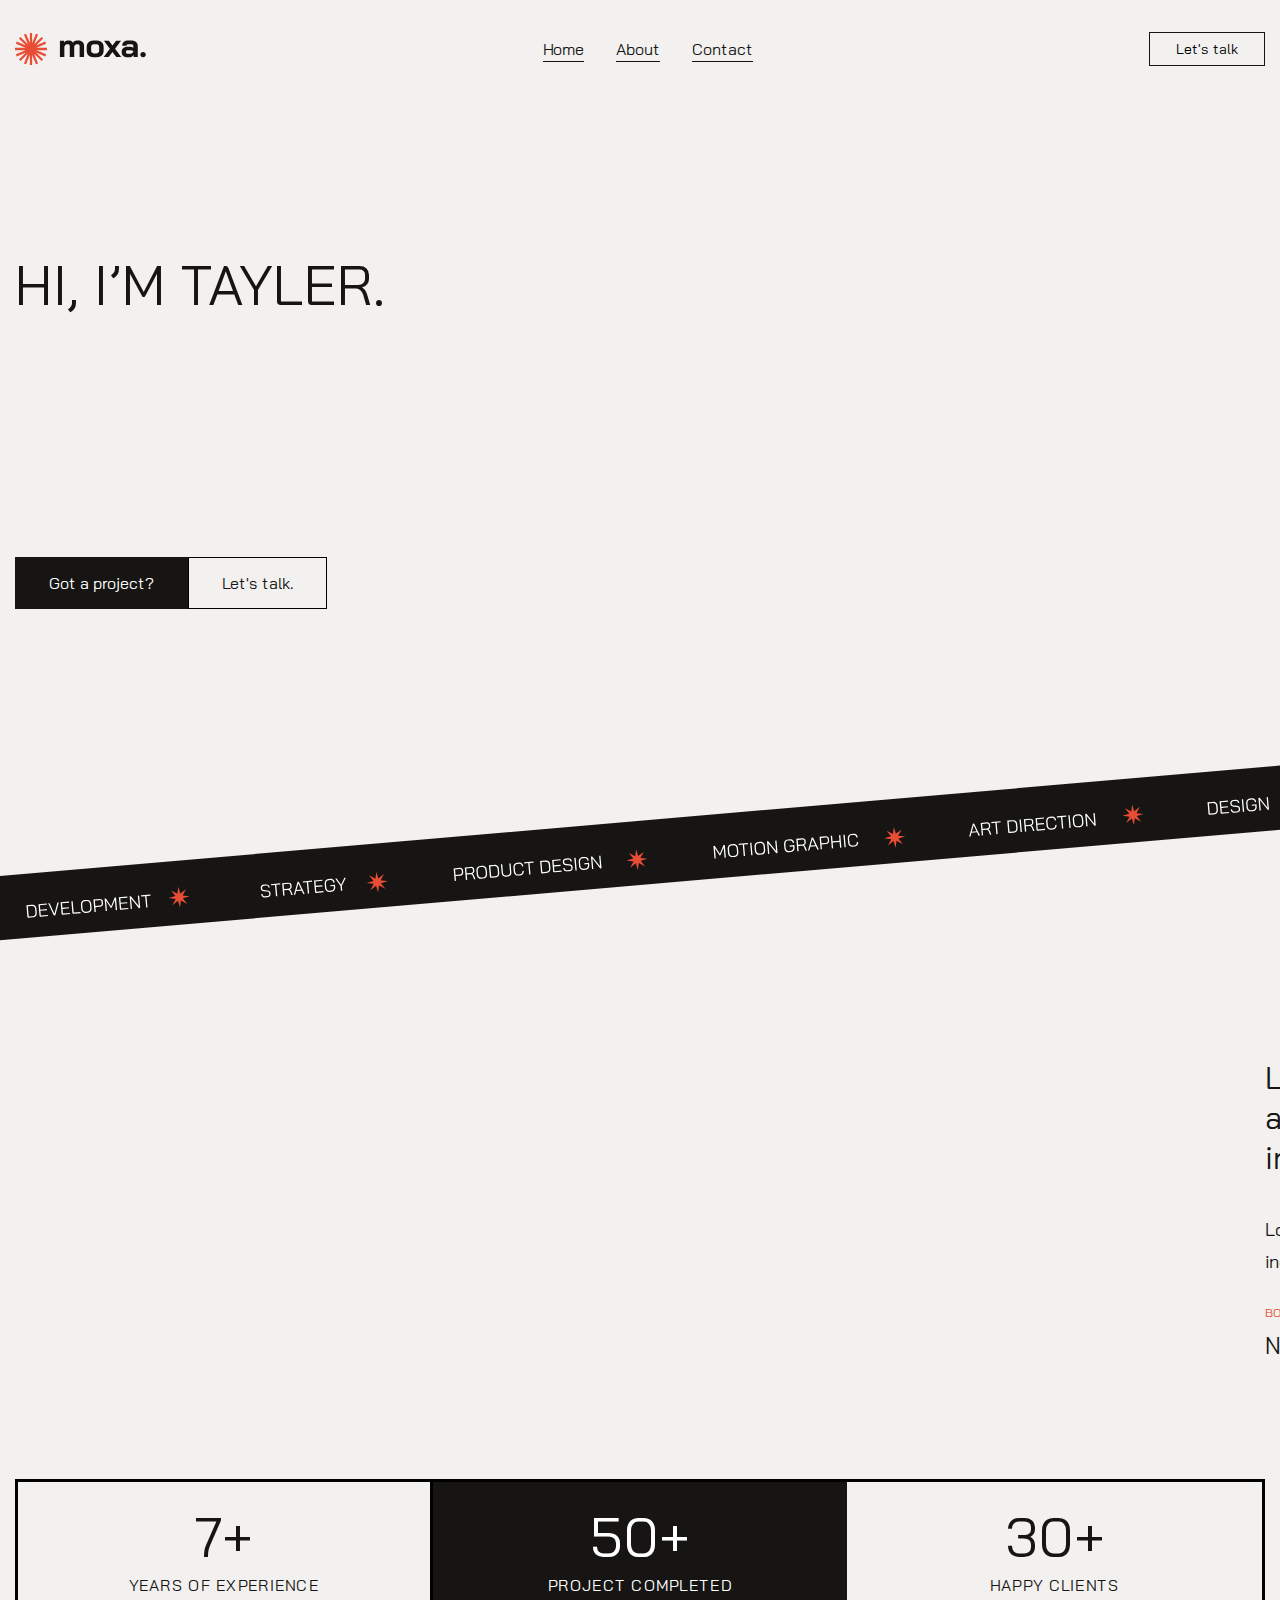
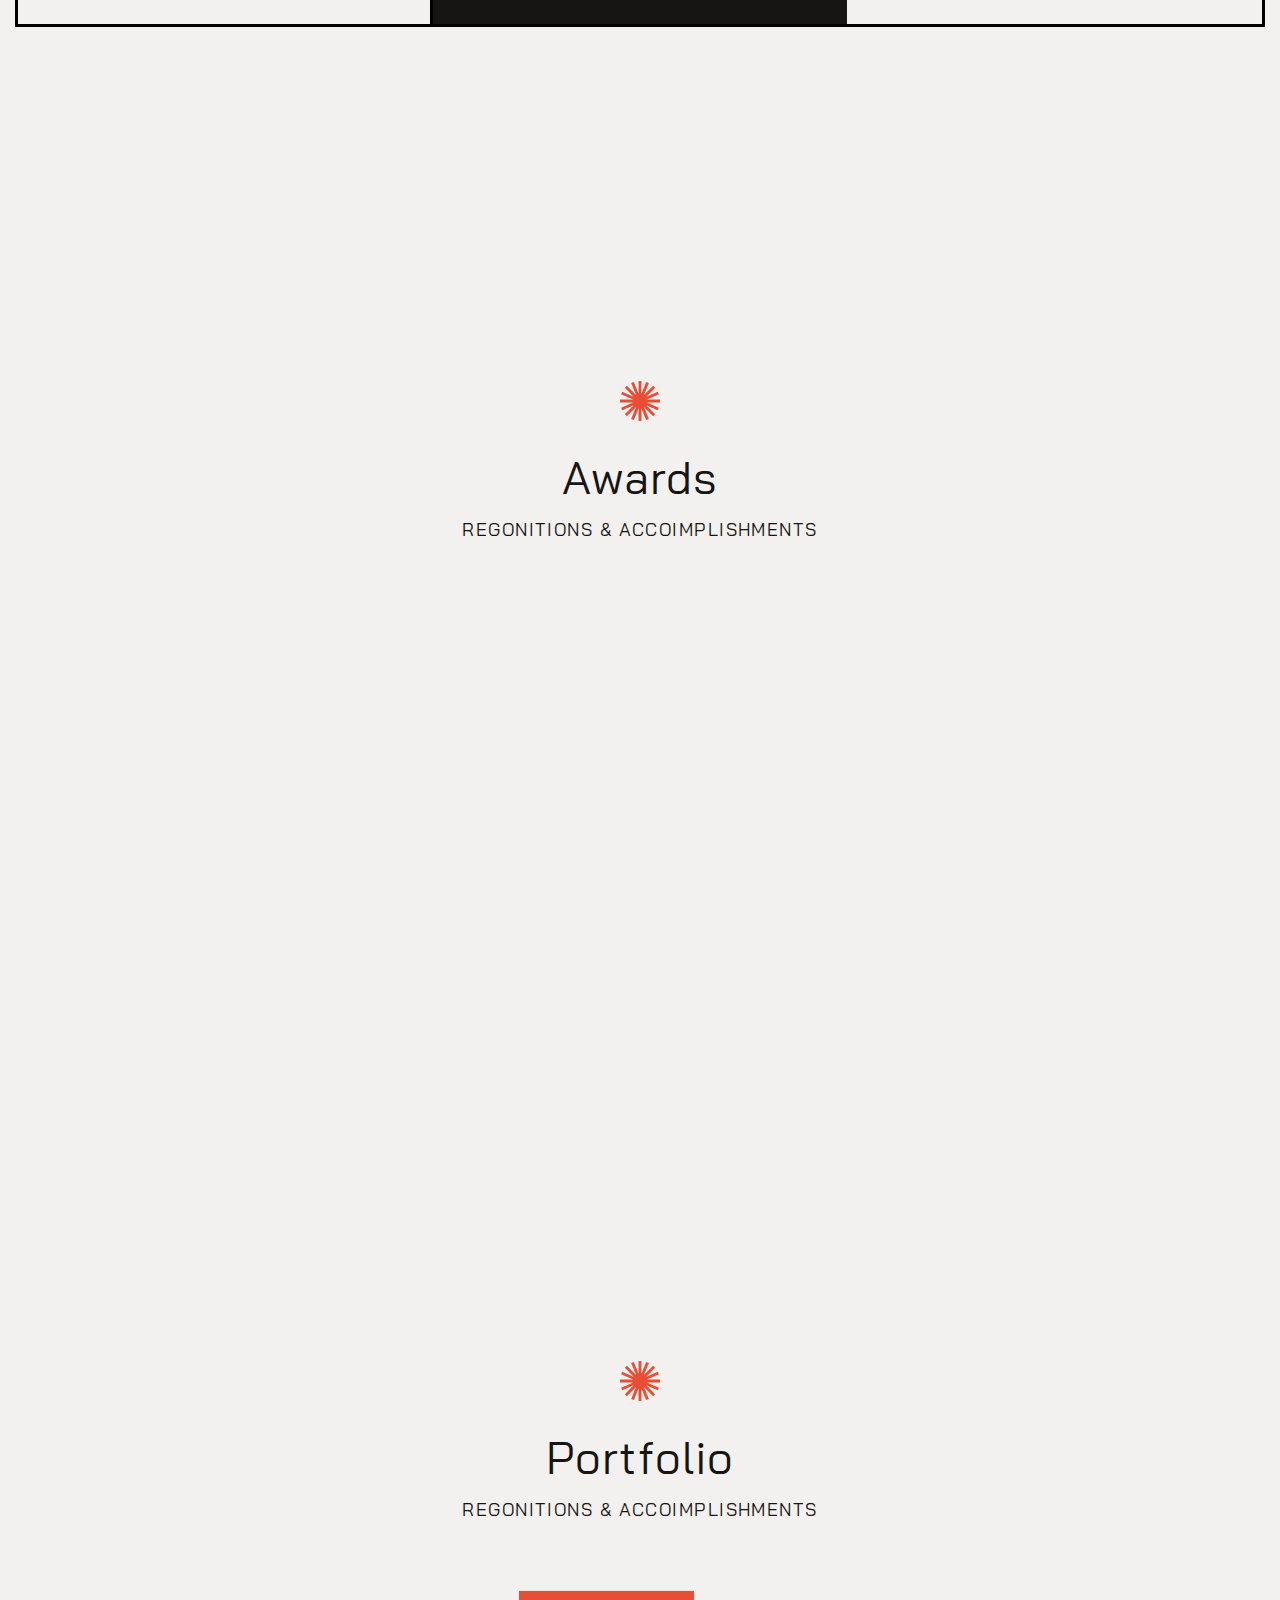
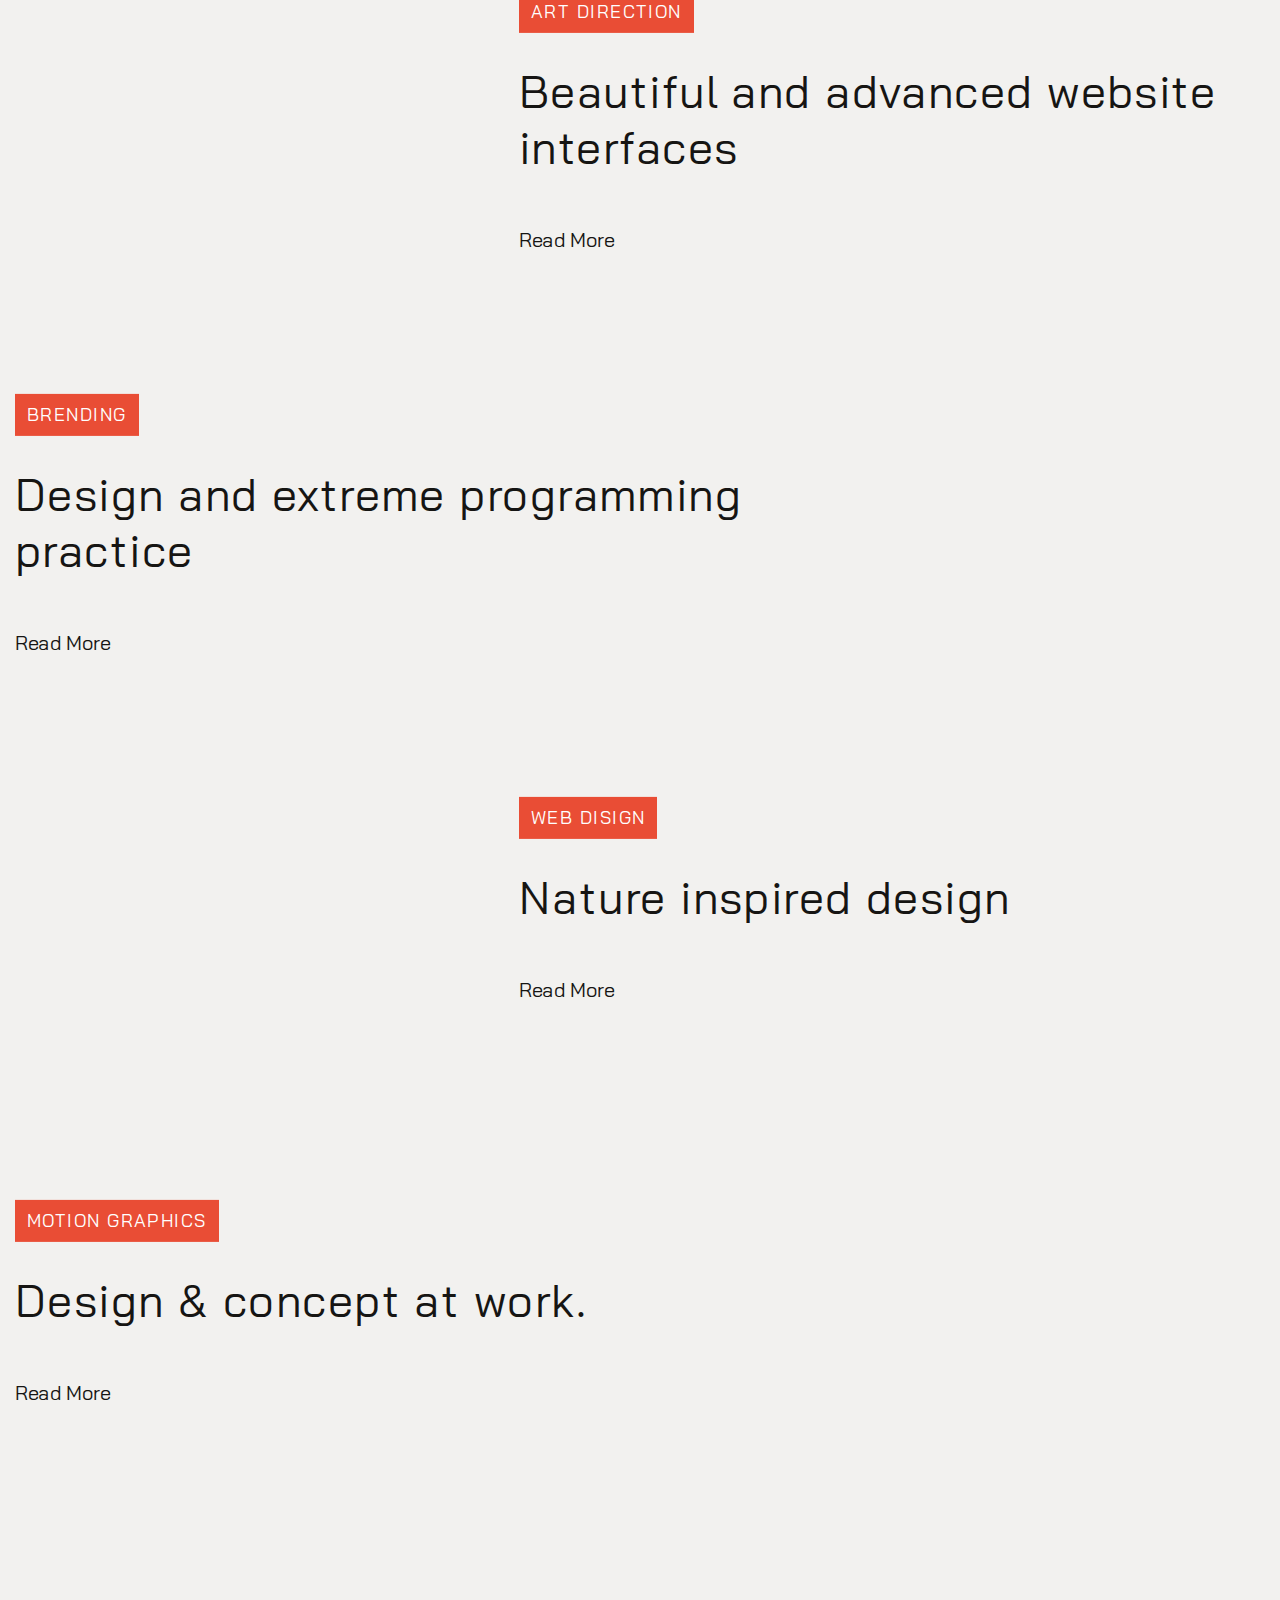
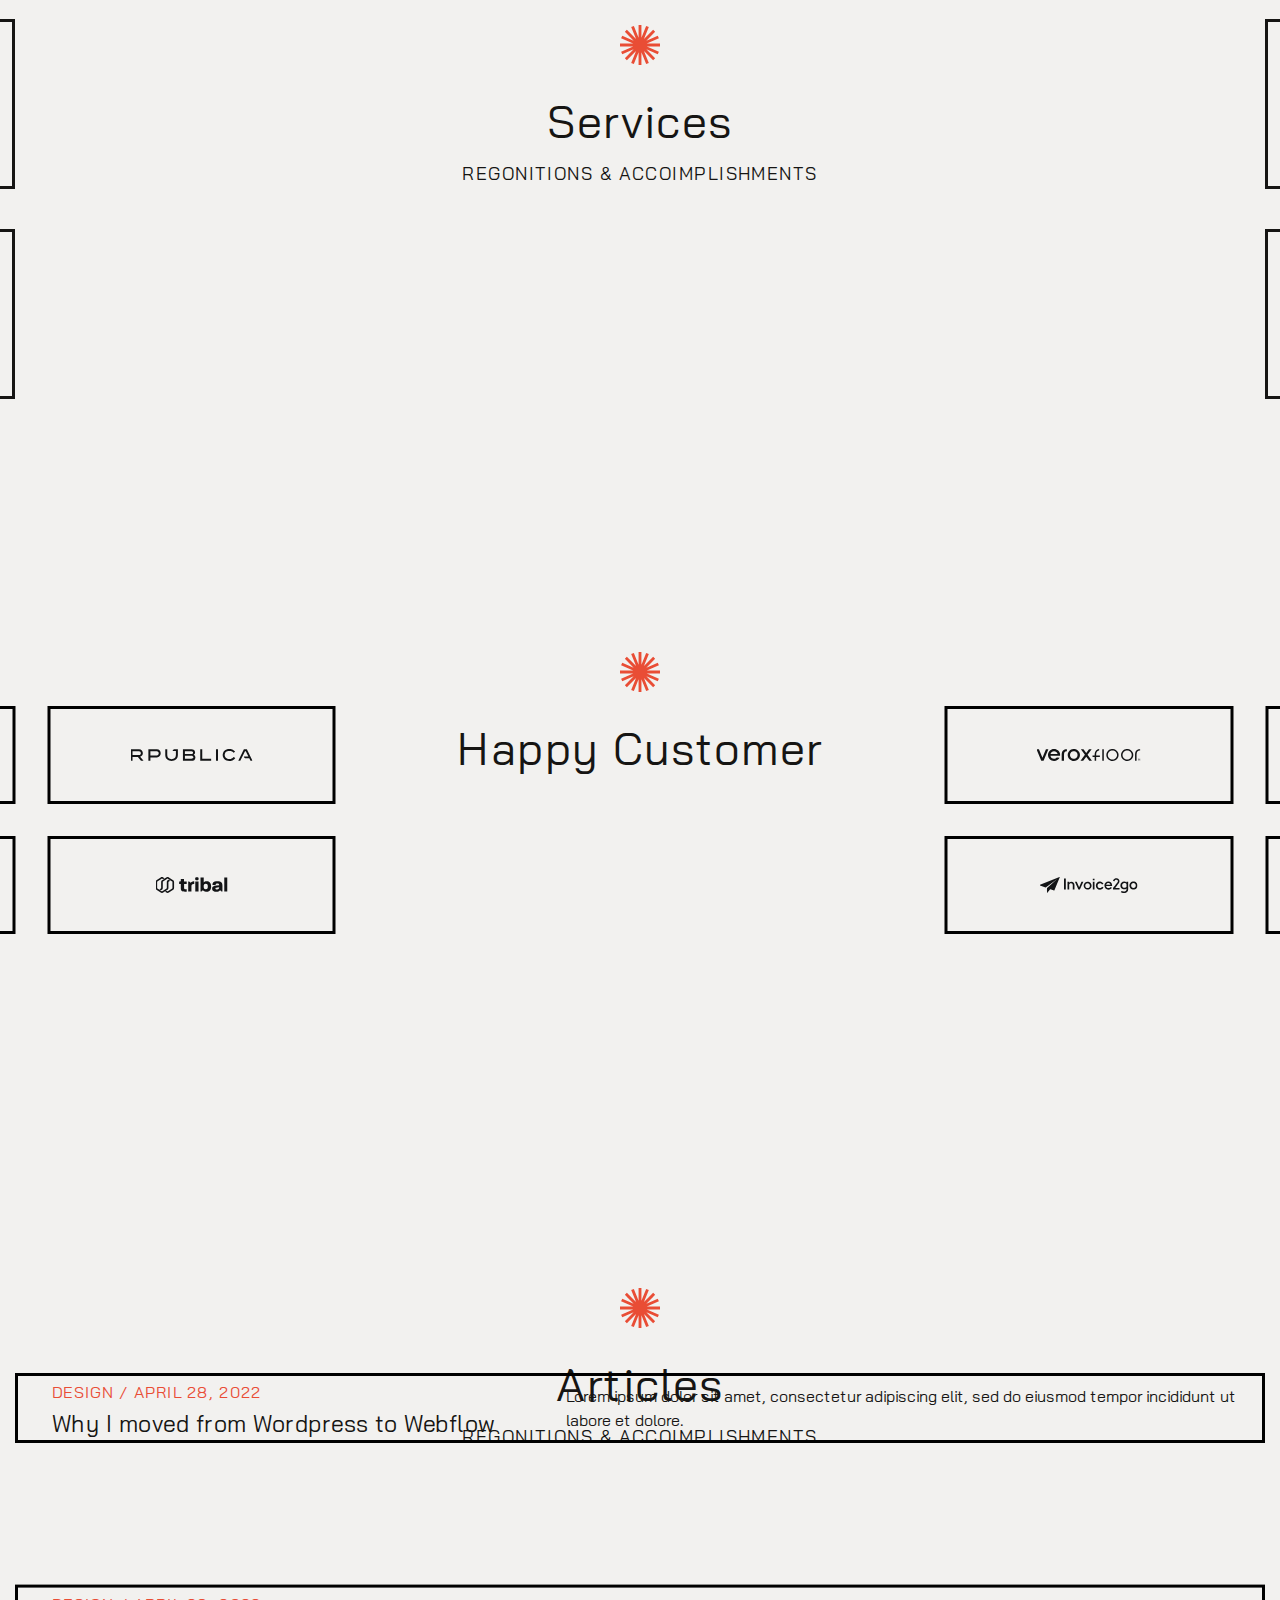
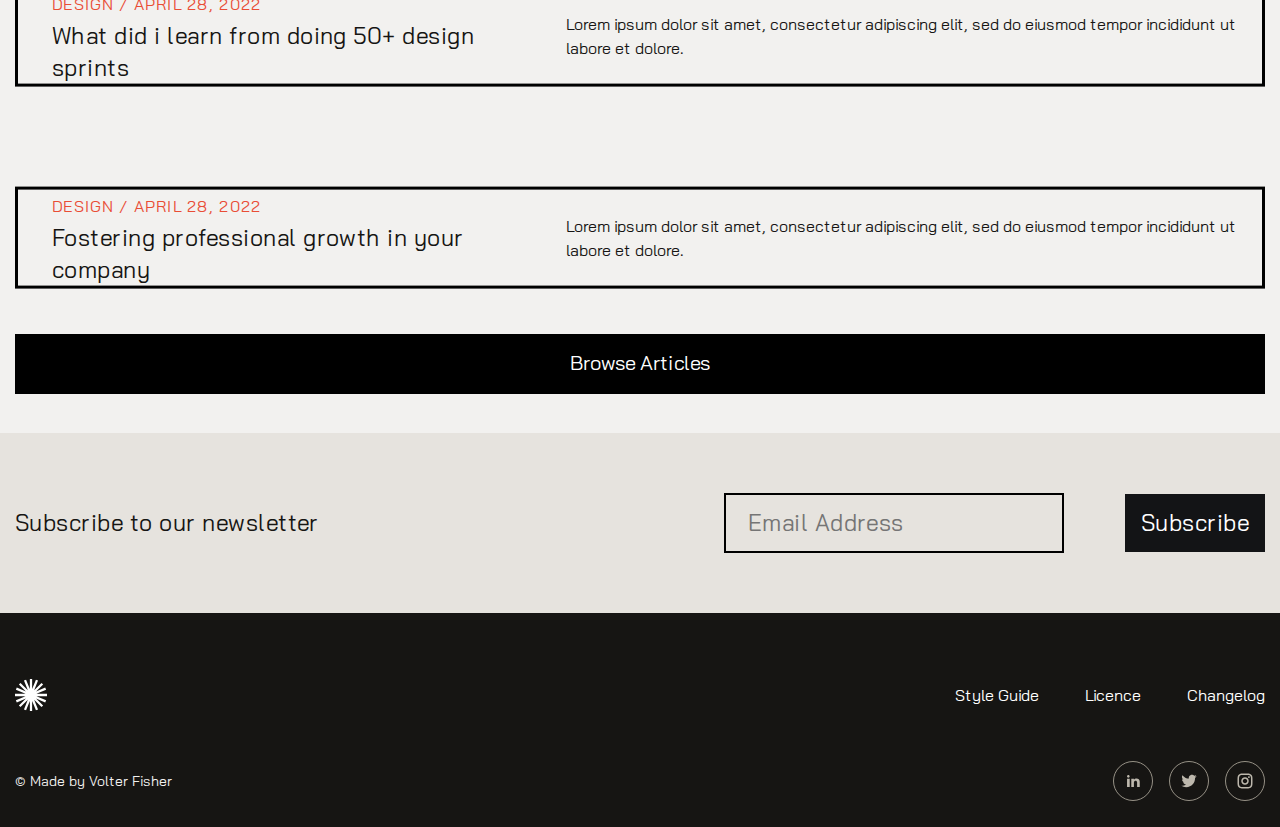
==== home.html @ 31fd9ca3 "1" ====
<!DOCTYPE html>
<html lang="ru">

<head>
	<title>Главная</title>
	<meta charset="UTF-8">
	<meta name="format-detection" content="telephone=no">
	<!-- <style>body{opacity: 0;}</style> -->
	<link rel="stylesheet" href="css/style.min.css?_v=20230123221539">
	<link rel="shortcut icon" href="favicon.ico">
	<!-- <meta name="robots" content="noindex, nofollow"> -->
	<meta name="viewport" content="width=device-width, initial-scale=1.0">
</head>

<body>
	<div class="wrapper">
		<header class="header">
			<div class="header__container">
				<div class="header__body">
					<a class="header__logo"><img src="img/IMAGE.svg" alt=""></a>
					<div class="header__menu menu">
						<button type="button" class="menu__icon icon-menu"><span></span></button>
						<nav class="menu__body">
							<ul class="menu__list">
								<li class="menu__item"><a href="" class="menu__link">Home</a></li>
								<li class="menu__item"><a href="" class="menu__link">About</a></li>
								<li class="menu__item"><a href="" class="menu__link">Contact</a></li>
							</ul>
						</nav>
					</div>
					<a class="header__button">Let's talk</a>
				</div>
			</div>
		</header>
		<main class="page">
			<div class="main__container">
				<div class="main__body">
					<div class="main__content">
						<div class="main__title ">

							<div class="text">HI, I’M TAYLER. </div>
							<div class="text2">CREATIVE <span><img src=" img/decore.svg" alt=""></span>
								DESIGNER</div>
							<div class="text3">BASED IN LONDON</div>

							<div class="main__subtitle ">DESIGN
								<div class="decore-anim">
									<img src="img/decore2.svg" alt="">
								</div>
								DEVELOPMENT<div class="decore-anim">
									<img src="img/decore2.svg" alt="">
								</div>
								WEBFLOW
							</div>
						</div>
						<div class="main__button">
							<div class="main__button-box">
								<a class="main__b-left">Got a project?</a>
								<a class="main__b-right">Let's talk.</a>
							</div>
						</div>
					</div>
					<div class="main__foto _anim-items"><img src="img/main-foto.svg" alt=""></div>
				</div>
			</div>
		</main>
		<section>
			<div class="decore__body">
				<div class="decore__img">
					<img src="img/info-line.svg" alt="">
				</div>
			</div>

		</section>
		<section class="personal">
			<div class="personal__container">
				<div class="personal__body">

					<div class="personal__left-column">
						<div class="personal__name _anim-items _anim-no-hide">TAYLER
							<span class="decore-anim">
								<img src="img/decore2.svg" alt="">
							</span> BARTHHOLD
						</div>
						<div class="personal__title _anim-items _anim-no-hide">Lead product designer and art director.
						</div>
					</div>
					<div class="personal__right-column">
						<div class="personal__info-title _anim-items _anim-no-hide">Lorem ipsum dolor sit amet,
							consectetur adipiscing
							elit,
							sed
							do
							eiusmod tempor incididunt ut labore et dolore </div>
						<div class="personal__info-subtitle _anim-items _anim-no-hide">Lorem ipsum dolor sit amet,
							consectetur adipiscing
							elit,
							sed do
							eiusmod tempor incididunt ut labore et dolore magna
							aliqua.</div>
						<div class="personal__box _anim-items _anim-no-hide">
							<div class="personal__box-column">
								<div class="personal__box-title"> BORN IN</div>
								<div class="personal__box-subtitle">New York</div>
							</div>
							<div class="personal__box-column">
								<div class="personal__box-title">EXPERIENCE</div>
								<div class="personal__box-subtitle">7+ Years</div>
							</div>
							<div class="personal__box-column">
								<div class="personal__box-title">DATE OF BIRTH</div>
								<div class="personal__box-subtitle">27 June 1992</div>
							</div>
						</div>
					</div>


				</div>
			</div>
		</section>
		<section>
			<div class="row-personal__container">
				<div class="row-personal _anim-items _anim-no-hide">
					<div class="row-personal__info">
						<div class="row-personal__number"><span id="target1">7</span>+
						</div>
						<div class="row-personal__text">Years of Experience</div>
					</div>
					<div class="row-personal__info-center">
						<div class="row-personal__number number-center "><span id="target2">50</span>+</div>
						<div class="row-personal__text text-center">Project Completed</div>
					</div>
					<div class="row-personal__info">
						<div class="row-personal__number" id="dynamic-number30"><span id="target3">30</span>+</div>
						<div class="row-personal__text">Happy Clients</div>
					</div>
				</div>
			</div>
		</section>
		<section class="awards__section">
			<div class="awards__container">
				<div class="awards__title title-awards _anim-items _anim-no-hide">
					<div class="title-awards__decore"><img src="img/decore.svg" alt=""></div>
					<div class="title-awards__text">Awards</div>
					<div class="title-awards__subtext">REGONITIONS & ACCOIMPLISHMENTS</div>
				</div>
				<ul class="awards__body _anim-items _anim-no-hide">

					<li class="awards__block block-awards">
						<div class="block-awards__body">
							<div class="block-awards__number">1</div>
							<div class="block-awards__info">Webflow Awwwards Team <br>
								<span>Runner Up - Webflow Expert Design</span>
							</div>
						</div>
						<div class="block-awards__body">
							<div class="block-awards__profyear">PRODUCT DESIGN</div>
							<div class="block-awards__profyear">2022</div>
						</div>

					</li>
					<li class="awards__block block-awards">
						<div class="block-awards__body">
							<div class="block-awards__number">2</div>
							<div class="block-awards__info">Webflow Awwwards Team <br>
								<span>Runner Up - Webflow Expert Design</span>
							</div>
						</div>
						<div class="block-awards__body">
							<div class="block-awards__profyear">DEVELOPMENT</div>
							<div class="block-awards__profyear">2021</div>
						</div>

					</li>
					<li class="awards__block block-awards">
						<div class="block-awards__body">
							<div class="block-awards__number">3</div>
							<div class="block-awards__info">Webflow Awwwards Team <br>
								<span>Runner Up - Webflow Expert Design</span>
							</div>
						</div>
						<div class="block-awards__body">
							<div class="block-awards__profyear">BRANDING</div>
							<div class="block-awards__profyear">2018</div>
						</div>

					</li>
					<li class="awards__block block-awards">
						<div class="block-awards__body">
							<div class="block-awards__number">4</div>
							<div class="block-awards__info">Webflow Awwwards Team <br>
								<span>Runner Up - Webflow Expert Design</span>
							</div>
						</div>
						<div class="block-awards__body">
							<div class="block-awards__profyear">PRODUCT DESIGN</div>
							<div class="block-awards__profyear">2014</div>
						</div>

					</li>
				</ul>
			</div>
		</section>
		<section class="portfolio__section">
			<div class="portfolio__container">
				<div class="title-awards _anim-items _anim-no-hide">
					<div class="title-awards__decore"><img src="img/decore.svg" alt=""></div>
					<div class="title-awards__text">Portfolio</div>
					<div class="title-awards__subtext">REGONITIONS & ACCOIMPLISHMENTS</div>
				</div>
				<div class="portfolio__box">
					<div class="portfolio__body">
						<div class="portfolio__image _anim-items _anim-no-hide"><img src="img/portfolio1.svg" alt="">
						</div>
						<div class="portfolio__info _anim-items _anim-no-hide">
							<span class="portfolio__lable">Art Direction</span>
							<div class="portfolio__title">Beautiful and advanced website interfaces</div>
							<a class="portfolio__button">Read More</a>
						</div>
					</div>
					<div class="portfolio__body portfolio__body-reverse">
						<div class="portfolio__image portfolio__image-reverse _anim-items _anim-no-hide"><img src="img/portfolio2.svg" alt="">
						</div>
						<div class="portfolio__info _anim-items _anim-no-hide">
							<span class="portfolio__lable">Brending</span>
							<div class="portfolio__title">Design and extreme programming practice</div>
							<a class="portfolio__button">Read More</a>
						</div>
					</div>
					<div class="portfolio__body">
						<div class="portfolio__image _anim-items _anim-no-hide"><img src="img/portfolio3.svg" alt="">
						</div>
						<div class="portfolio__info _anim-items _anim-no-hide">
							<span class="portfolio__lable">Web disign</span>
							<div class="portfolio__title">Nature inspired design</div>
							<a class="portfolio__button">Read More</a>
						</div>
					</div>
					<div class="portfolio__body portfolio__body-reverse">
						<div class="portfolio__image portfolio__image-reverse _anim-items _anim-no-hide"><img src="img/portfolio4.svg" alt="">
						</div>
						<div class="portfolio__info _anim-items _anim-no-hide">
							<span class="portfolio__lable">Motion Graphics</span>
							<div class="portfolio__title">Design & concept at work.</div>
							<a class="portfolio__button">Read More</a>
						</div>
					</div>
				</div>
			</div>
		</section>
		<section class="services__section">
			<div class="services__container">
				<div class="title-awards _anim-items _anim-no-hide">
					<div class="title-awards__decore"><img src="img/decore.svg" alt=""></div>
					<div class="title-awards__text">Services</div>
					<div class="title-awards__subtext">REGONITIONS & ACCOIMPLISHMENTS</div>
				</div>
				<div class="services__box">
					<div class="services__body _anim-items _anim-no-hide">
						<div class="services__title">Web Design</div>
						<div class="services__text">Every single project is a challenge that we accept eagerly. Let’s
							implement innovative ideas together!</div>
					</div>
					<div class="services__body _anim-items _anim-no-hide">
						<div class="services__title">Product Design</div>
						<div class="services__text">Every single project is a challenge that we accept eagerly. Let’s
							implement innovative ideas together!</div>
					</div>

					<div class="services__body _anim-items _anim-no-hide">
						<div class="services__title">UI/UX Design</div>
						<div class="services__text">Every single project is a challenge that we accept eagerly. Let’s
							implement innovative ideas together!</div>
					</div>
					<div class="services__body _anim-items _anim-no-hide">
						<div class="services__title">Art Direction</div>
						<div class="services__text">Every single project is a challenge that we accept eagerly. Let’s
							implement innovative ideas together!</div>
					</div>
				</div>
			</div>
		</section>
		<section class="happy__section">
			<div class="happy__container">
				<div class="title-awards _anim-items _anim-no-hide">
					<div class="title-awards__decore"><img src="img/decore.svg" alt=""></div>
					<div class="title-awards__text">Happy Customer</div>
				</div>
				<div class="happy__body ">
					<div class="happy__box _anim-items _anim-no-hide"><img src="img/cust1.svg" alt=""></div>
					<div class="happy__box _anim-items _anim-no-hide"><img src="img/cust2.svg" alt=""></div>
					<div class="happy__box _anim-items _anim-no-hide"><img src="img/cust3.svg" alt=""></div>
					<div class="happy__box _anim-items _anim-no-hide"><img src="img/cust4.svg" alt=""></div>
					<div class="happy__box _anim-items _anim-no-hide"><img src="img/cust5.svg" alt=""></div>
					<div class="happy__box _anim-items _anim-no-hide"><img src="img/cust6.svg" alt=""></div>
					<div class="happy__box _anim-items _anim-no-hide"><img src="img/cust7.svg" alt=""></div>
					<div class="happy__box _anim-items _anim-no-hide"><img src="img/cust8.svg" alt=""></div>
				</div>
			</div>
		</section>
		<section class="articles__section">
			<div class="articles__container">
				<div class="title-awards _anim-items _anim-no-hide">
					<div class="title-awards__decore"><img src="img/decore.svg" alt=""></div>
					<div class="title-awards__text">Articles</div>
					<div class="title-awards__subtext">REGONITIONS & ACCOIMPLISHMENTS</div>
				</div>
				<div class="articles__box">
					<div class="articles__body _anim-items _anim-no-hide">
						<div class="articles__info">
							<div class="articles__title">DESIGN
								/
								April 28, 2022</div>
							<div class="articles__subtitle">Why I moved from Wordpress to Webflow</div>
						</div>
						<div class="articles__text">Lorem ipsum dolor sit amet, consectetur adipiscing elit, sed do
							eiusmod
							tempor incididunt ut labore et dolore.</div>
					</div>
					<div class="articles__body _anim-items _anim-no-hide">
						<div class="articles__info">
							<div class="articles__title">DESIGN
								/
								April 28, 2022</div>
							<div class="articles__subtitle">What did i learn from doing 50+ design sprints</div>
						</div>
						<div class="articles__text">Lorem ipsum dolor sit amet, consectetur adipiscing elit, sed do
							eiusmod
							tempor incididunt ut labore et dolore.</div>
					</div>
					<div class="articles__body _anim-items _anim-no-hide">
						<div class="articles__info">
							<div class="articles__title">DESIGN
								/
								April 28, 2022</div>
							<div class="articles__subtitle">Fostering professional growth in your company</div>
						</div>
						<div class="articles__text">Lorem ipsum dolor sit amet, consectetur adipiscing elit, sed do
							eiusmod
							tempor incididunt ut labore et dolore.</div>
					</div>
					<a class="articles__button _anim-items _anim-no-hide">Browse Articles</a>
				</div>
			</div>
		</section>
		<section class="emailform__section">
			<div class="emailform__container">
				<div class="emailform__body">
					<div class="emailform__title">Subscribe to our newsletter</div>
					<div class="emailform__form">
						<input autocomplete="off" type="email" name="form[]" data-error="Ошибка" placeholder="Email Address" class="input">
						<a class="emailform__button">Subscribe</a>
					</div>
				</div>
			</div>
		</section>

		<footer class="footer">
			<div class="footer__container">
				<div class="footer__body">
					<div class="footer__top">
						<div class="footer__logo"><img src="img/footer-logo.svg" alt=""></div>
						<div class="footer__menu">
							<ul class="footer__list">
								<li class="footer__item"><a href="" class="footer__link">Style Guide</a></li>
								<li class="footer__item"><a href="" class="footer__link">Licence</a></li>
								<li class="footer__item"><a href="" class="footer__link">Changelog</a></li>
							</ul>
						</div>
					</div>
					<div class="footer__bottom">
						<div class="footer__c">© Made by Volter Fisher</div>
						<div class="footer__social">
							<a class="footer__icon"><img src="img/s-in.svg" alt=""></a>
							<a class="footer__icon"><img src="img/s-tw.svg" alt=""></a>
							<a class="footer__icon"><img src="img/s-inst.svg" alt=""></a>
						</div>
					</div>
				</div>
			</div>
		</footer>
	</div>
	<!-- 
<div id="popup" aria-hidden="true" class="popup">
	<div class="popup__wrapper">
		<div class="popup__content">
			<button data-close type="button" class="popup__close">Закрыть</button>
			<div class="popup__text">
			</div>
		</div>
	</div>
</div>
 -->

	<script src="js/app.min.js?_v=20230123221539"></script>
</body>

</html>
---- css/style.min.css ----
@charset "UTF-8";@import url(https://fonts.googleapis.com/css?family=Bai+Jamjuree:200,200italic,300,300italic,regular,italic,500,500italic,600,600italic,700,700italic&display=swap);*{padding:0;margin:0;border:0}*,:after,:before{-webkit-box-sizing:border-box;box-sizing:border-box}body,html{height:100%;min-width:320px}body{color:#000;line-height:1;font-family:"Bai Jamjuree";font-size:.875rem;-ms-text-size-adjust:100%;-moz-text-size-adjust:100%;-webkit-text-size-adjust:100%;-webkit-font-smoothing:antialiased;-moz-osx-font-smoothing:grayscale}button,input,textarea{font-family:"Bai Jamjuree";font-size:inherit}button{cursor:pointer;color:inherit;background-color:inherit}a{color:inherit}a:link,a:visited{text-decoration:none}a:hover{text-decoration:none}ul li{list-style:none}img{vertical-align:top}h1,h2,h3,h4,h5,h6{font-weight:inherit;font-size:inherit}.lock body{overflow:hidden;-ms-touch-action:none;touch-action:none}.wrapper{min-height:100%;display:-webkit-box;display:-ms-flexbox;display:flex;-webkit-box-orient:vertical;-webkit-box-direction:normal;-ms-flex-direction:column;flex-direction:column;overflow:hidden;background:#f2f1ef}.wrapper>main{-webkit-box-flex:1;-ms-flex:1 1 auto;flex:1 1 auto}.wrapper>*{min-width:0}[class*=__container]{max-width:80rem;-webkit-box-sizing:content-box;box-sizing:content-box;margin:0 auto;padding:0 .9375rem}[class*=-ibg]{position:relative}[class*=-ibg] img{position:absolute;width:100%;height:100%;top:0;left:0;-o-object-fit:cover;object-fit:cover}[class*=-ibg_contain] img{-o-object-fit:contain;object-fit:contain}.decore-anim{-webkit-animation-name:rotate;animation-name:rotate;-webkit-animation-duration:5s;animation-duration:5s;-webkit-animation-iteration-count:infinite;animation-iteration-count:infinite;-webkit-animation-timing-function:linear;animation-timing-function:linear}@-webkit-keyframes rotate{from{-webkit-transform:rotate(0);transform:rotate(0)}to{-webkit-transform:rotate(360deg);transform:rotate(360deg)}}@keyframes rotate{from{-webkit-transform:rotate(0);transform:rotate(0)}to{-webkit-transform:rotate(360deg);transform:rotate(360deg)}}.decore-anim img{padding:6px 0 6px 0}* a{cursor:pointer}.header__body{display:-webkit-box;display:-ms-flexbox;display:flex;-webkit-box-pack:justify;-ms-flex-pack:justify;justify-content:space-between;-webkit-box-align:center;-ms-flex-align:center;align-items:center;margin:32px 0 32px 0}.header__menu{display:-webkit-box;display:-ms-flexbox;display:flex;-webkit-box-align:center;-ms-flex-align:center;align-items:center}.header__button{padding:9px 26px;border:1px solid #161513;-webkit-transition:background-color .5s ease 0s,color .5s ease 0s;-o-transition:background-color .5s ease 0s,color .5s ease 0s;transition:background-color .5s ease 0s,color .5s ease 0s}.menu__list{display:-webkit-box;display:-ms-flexbox;display:flex;gap:32px}.menu__item{font-weight:400;font-size:16px;line-height:24px;text-align:center;border-bottom:1px solid #161513;color:#161513}.footer{background:#161513}.footer__body{margin:66px 0 26px 0}.footer__top{display:-webkit-box;display:-ms-flexbox;display:flex;-webkit-box-pack:justify;-ms-flex-pack:justify;justify-content:space-between;-webkit-box-align:center;-ms-flex-align:center;align-items:center}.footer__list{display:-webkit-box;display:-ms-flexbox;display:flex;gap:46px}.footer__link{font-weight:400;font-size:16px;line-height:24px;text-align:center;color:#fff}.footer__bottom{margin:50px 0 0 0;display:-webkit-box;display:-ms-flexbox;display:flex;-webkit-box-pack:justify;-ms-flex-pack:justify;justify-content:space-between;-webkit-box-align:center;-ms-flex-align:center;align-items:center}.footer__c{font-weight:400;font-size:14px;line-height:24px;color:#f2f1ef}.footer__social{display:-webkit-box;display:-ms-flexbox;display:flex;gap:16px}.footer__icon{-webkit-transition:all .3s ease 0s;-o-transition:all .3s ease 0s;transition:all .3s ease 0s}* a{cursor:pointer}.main__button{display:-webkit-box;display:-ms-flexbox;display:flex}.main__button-box{display:-webkit-box;display:-ms-flexbox;display:flex}.main__b-left{padding:13px 33px;background:#161513;border:1px solid #161513;font-weight:400;font-size:16px;line-height:24px;color:#fff;-webkit-transition:all .5s ease 0s;-o-transition:all .5s ease 0s;transition:all .5s ease 0s}.main__b-right{padding:13px 33px;font-weight:400;font-size:16px;line-height:24px;text-align:center;color:#161513;border:1px solid #000;-webkit-transition:all .5s ease 0s;-o-transition:all .5s ease 0s;transition:all .5s ease 0s}.main__body{display:-webkit-box;display:-ms-flexbox;display:flex;position:relative;-webkit-box-pack:justify;-ms-flex-pack:justify;justify-content:space-between}@supports (margin-top:clamp(0.0000000625rem ,-0.8080807254rem + 4.0404039394vw ,2.5rem)){.main__body{margin-top:clamp(.0000000625rem ,-.8080807254rem + 4.0404039394vw ,2.5rem)}}@supports not (margin-top:clamp(0.0000000625rem ,-0.8080807254rem + 4.0404039394vw ,2.5rem)){.main__body{margin-top:calc(.0000000625rem + 2.4999999375 * (100vw - 20rem)/ 61.875)}}@supports (margin-top:clamp(0.0000000625rem ,-2.4242423415rem + 12.1212120202vw ,7.5rem)){.main__content{margin-top:clamp(.0000000625rem ,-2.4242423415rem + 12.1212120202vw ,7.5rem)}}@supports not (margin-top:clamp(0.0000000625rem ,-2.4242423415rem + 12.1212120202vw ,7.5rem)){.main__content{margin-top:calc(.0000000625rem + 7.4999999375 * (100vw - 20rem)/ 61.875)}}.main__title{margin:0;min-width:11em;font-weight:400;white-space:inherit;line-height:64px;letter-spacing:.56px;color:#161513}@supports (font-size:clamp(1.5rem ,0.8535353535rem + 3.2323232323vw ,3.5rem)){.main__title{font-size:clamp(1.5rem ,.8535353535rem + 3.2323232323vw ,3.5rem)}}@supports not (font-size:clamp(1.5rem ,0.8535353535rem + 3.2323232323vw ,3.5rem)){.main__title{font-size:calc(1.5rem + 2 * (100vw - 20rem)/ 61.875)}}.main__title span img{padding:12px 0 12px 0;-webkit-animation-name:rotate;animation-name:rotate;-webkit-animation-duration:8s;animation-duration:8s;-webkit-animation-iteration-count:infinite;animation-iteration-count:infinite;-webkit-animation-timing-function:linear;animation-timing-function:linear}@keyframes rotate{from{-webkit-transform:rotate(0);transform:rotate(0)}to{-webkit-transform:rotate(360deg);transform:rotate(360deg)}}.main__subtitle{margin:40px 0 40px 0;opacity:0;display:-webkit-box;display:-ms-flexbox;display:flex;text-align:center;font-weight:400;font-size:23px;line-height:32px;letter-spacing:.48px;color:#161513}@supports (font-size:clamp(0.9375rem ,0.7758838384rem + 0.8080808081vw ,1.4375rem)){.main__subtitle{font-size:clamp(.9375rem ,.7758838384rem + .8080808081vw ,1.4375rem)}}@supports not (font-size:clamp(0.9375rem ,0.7758838384rem + 0.8080808081vw ,1.4375rem)){.main__subtitle{font-size:calc(.9375rem + .5 * (100vw - 20rem)/ 61.875)}}.main__subtitle.animated{width:21em;opacity:1;white-space:nowrap;overflow:hidden;-webkit-animation:type 2s steps(50,end);animation:type 2s steps(50,end)}@keyframes type{from{width:0}}@-webkit-keyframes type{from{width:0}}@supports (width:clamp(18.75rem ,13.4570707071rem + 26.4646464646vw ,35.125rem)){.main__foto{width:clamp(18.75rem ,13.4570707071rem + 26.4646464646vw ,35.125rem)}}@supports not (width:clamp(18.75rem ,13.4570707071rem + 26.4646464646vw ,35.125rem)){.main__foto{width:calc(18.75rem + 16.375 * (100vw - 20rem)/ 61.875)}}.main__foto{-webkit-transform:scale(0);-ms-transform:scale(0);transform:scale(0);-webkit-transition:all .7s ease 0s;-o-transition:all .7s ease 0s;transition:all .7s ease 0s;-webkit-animation:name 4s infinite linear;animation:name 4s infinite linear}.main__foto._active{-webkit-transform:scale(1);-ms-transform:scale(1);transform:scale(1)}.decore__body{display:-webkit-box;display:-ms-flexbox;display:flex;max-width:1400px;margin:0 auto}.decore__img{margin:50px 0 0 0}@-webkit-keyframes scroll{0%{-webkit-transform:translate(0,0);transform:translate(0,0)}100%{-webkit-transform:translate(-100%,0);transform:translate(-100%,0)}}@keyframes scroll{0%{-webkit-transform:translate(0,0);transform:translate(0,0)}100%{-webkit-transform:translate(-100%,0);transform:translate(-100%,0)}}.personal__body{display:-webkit-box;display:-ms-flexbox;display:flex}@supports (margin-top:clamp(1.25rem ,-0.7702020202rem + 10.101010101vw ,7.5rem)){.personal__body{margin-top:clamp(1.25rem ,-.7702020202rem + 10.101010101vw ,7.5rem)}}@supports not (margin-top:clamp(1.25rem ,-0.7702020202rem + 10.101010101vw ,7.5rem)){.personal__body{margin-top:calc(1.25rem + 6.25 * (100vw - 20rem)/ 61.875)}}.personal__left-column{margin:0 100px 0 0}.personal__name{display:-webkit-box;display:-ms-flexbox;display:flex;gap:8px;margin:0 0 20px 0;font-weight:400;line-height:32px;letter-spacing:.48px;color:#161513;-webkit-transform:translateX(-100%);-ms-transform:translateX(-100%);transform:translateX(-100%);-webkit-transition:all .7s ease 0s;-o-transition:all .7s ease 0s;transition:all .7s ease 0s;-webkit-animation:name 4s infinite linear;animation:name 4s infinite linear}@supports (font-size:clamp(1.125rem ,1.023989899rem + 0.5050505051vw ,1.4375rem)){.personal__name{font-size:clamp(1.125rem ,1.023989899rem + .5050505051vw ,1.4375rem)}}@supports not (font-size:clamp(1.125rem ,1.023989899rem + 0.5050505051vw ,1.4375rem)){.personal__name{font-size:calc(1.125rem + .3125 * (100vw - 20rem)/ 61.875)}}.personal__name._active{-webkit-transform:translateX(0);-ms-transform:translateX(0);transform:translateX(0)}.personal__title{font-weight:400;line-height:64px;letter-spacing:.56px;color:#161513;-webkit-transform:translateX(-100%);-ms-transform:translateX(-100%);transform:translateX(-100%);-webkit-transition:all .7s ease 0s;-o-transition:all .7s ease 0s;transition:all .7s ease 0s;-webkit-animation:name 4s infinite linear;animation:name 4s infinite linear}@supports (font-size:clamp(1.5625rem ,0.9362373737rem + 3.1313131313vw ,3.5rem)){.personal__title{font-size:clamp(1.5625rem ,.9362373737rem + 3.1313131313vw ,3.5rem)}}@supports not (font-size:clamp(1.5625rem ,0.9362373737rem + 3.1313131313vw ,3.5rem)){.personal__title{font-size:calc(1.5625rem + 1.9375 * (100vw - 20rem)/ 61.875)}}.personal__title._active{-webkit-transform:translateX(0);-ms-transform:translateX(0);transform:translateX(0)}.personal__info-title{font-weight:400;line-height:40px;letter-spacing:.64px;color:#161513;-webkit-transform:translateX(100%);-ms-transform:translateX(100%);transform:translateX(100%);-webkit-transition:all .7s ease 0s;-o-transition:all .7s ease 0s;transition:all .7s ease 0s;-webkit-animation:name 4s infinite linear;animation:name 4s infinite linear}@supports (font-size:clamp(1.375rem ,1.1931818182rem + 0.9090909091vw ,1.9375rem)){.personal__info-title{font-size:clamp(1.375rem ,1.1931818182rem + .9090909091vw ,1.9375rem)}}@supports not (font-size:clamp(1.375rem ,1.1931818182rem + 0.9090909091vw ,1.9375rem)){.personal__info-title{font-size:calc(1.375rem + .5625 * (100vw - 20rem)/ 61.875)}}.personal__info-title._active{-webkit-transform:translateY(0);-ms-transform:translateY(0);transform:translateY(0)}.personal__info-subtitle{margin:36px 0 0 0;font-weight:400;font-size:18px;line-height:32px;color:#161513;-webkit-transform:translateX(100%);-ms-transform:translateX(100%);transform:translateX(100%);-webkit-transition:all .7s ease 0s;-o-transition:all .7s ease 0s;transition:all .7s ease 0s;-webkit-animation:name 4s infinite linear;animation:name 4s infinite linear}.personal__info-subtitle._active{-webkit-transform:translateY(0);-ms-transform:translateY(0);transform:translateY(0)}.personal__box{margin:27px 0 0 0;display:-webkit-box;display:-ms-flexbox;display:flex;-webkit-box-pack:justify;-ms-flex-pack:justify;justify-content:space-between;-webkit-transform:translateX(100%);-ms-transform:translateX(100%);transform:translateX(100%);-webkit-transition:all .7s ease 0s;-o-transition:all .7s ease 0s;transition:all .7s ease 0s;-webkit-animation:name 4s infinite linear;animation:name 4s infinite linear}.personal__box._active{-webkit-transform:translateY(0);-ms-transform:translateY(0);transform:translateY(0)}.personal__box-column{display:-webkit-box;display:-ms-flexbox;display:flex;-webkit-box-orient:vertical;-webkit-box-direction:normal;-ms-flex-direction:column;flex-direction:column;-ms-flex-wrap:wrap;flex-wrap:wrap}.personal__box-title{font-weight:400;font-size:12px;line-height:16px;color:#e94d35}.personal__box-subtitle{margin:9px 0 0 0;font-weight:400;line-height:32px;letter-spacing:.48px;color:#161513}@supports (font-size:clamp(1.125rem ,1.023989899rem + 0.5050505051vw ,1.4375rem)){.personal__box-subtitle{font-size:clamp(1.125rem ,1.023989899rem + .5050505051vw ,1.4375rem)}}@supports not (font-size:clamp(1.125rem ,1.023989899rem + 0.5050505051vw ,1.4375rem)){.personal__box-subtitle{font-size:calc(1.125rem + .3125 * (100vw - 20rem)/ 61.875)}}.row-personal{display:-ms-grid;display:grid;-ms-grid-columns:1fr 1fr 1fr;grid-template-columns:1fr 1fr 1fr;text-align:center;border:3px solid #000}@supports (margin-top:clamp(1.25rem ,-0.7702020202rem + 10.101010101vw ,7.5rem)){.row-personal{margin-top:clamp(1.25rem ,-.7702020202rem + 10.101010101vw ,7.5rem)}}@supports not (margin-top:clamp(1.25rem ,-0.7702020202rem + 10.101010101vw ,7.5rem)){.row-personal{margin-top:calc(1.25rem + 6.25 * (100vw - 20rem)/ 61.875)}}.row-personal__info{padding:23px}.row-personal__info:nth-child(1){border-right:3px solid #000}.row-personal__info-center{padding:23px;background:#161513;color:#fff}.row-personal__number{font-weight:400;font-size:56px;line-height:64px;color:#161513}@supports (font-size:clamp(2.1875rem ,1.7632575758rem + 2.1212121212vw ,3.5rem)){.row-personal__number{font-size:clamp(2.1875rem ,1.7632575758rem + 2.1212121212vw ,3.5rem)}}@supports not (font-size:clamp(2.1875rem ,1.7632575758rem + 2.1212121212vw ,3.5rem)){.row-personal__number{font-size:calc(2.1875rem + 1.3125 * (100vw - 20rem)/ 61.875)}}.row-personal__text{font-weight:400;font-size:16px;line-height:32px;letter-spacing:1.28px;text-transform:uppercase;color:#161513}@supports (font-size:clamp(0.625rem ,0.5037878788rem + 0.6060606061vw ,1rem)){.row-personal__text{font-size:clamp(.625rem ,.5037878788rem + .6060606061vw ,1rem)}}@supports not (font-size:clamp(0.625rem ,0.5037878788rem + 0.6060606061vw ,1rem)){.row-personal__text{font-size:calc(.625rem + .375 * (100vw - 20rem)/ 61.875)}}.number-center{color:#fff}.text-center{color:#fff}@supports (margin-top:clamp(1.25rem ,-0.7702020202rem + 10.101010101vw ,7.5rem)){.awards__section{margin-top:clamp(1.25rem ,-.7702020202rem + 10.101010101vw ,7.5rem)}}@supports not (margin-top:clamp(1.25rem ,-0.7702020202rem + 10.101010101vw ,7.5rem)){.awards__section{margin-top:calc(1.25rem + 6.25 * (100vw - 20rem)/ 61.875)}}.awards__body{display:-webkit-box;display:-ms-flexbox;display:flex;-webkit-box-orient:vertical;-webkit-box-direction:normal;-ms-flex-direction:column;flex-direction:column;gap:24px}.awards__block{display:-webkit-box;display:-ms-flexbox;display:flex;-webkit-box-align:center;-ms-flex-align:center;align-items:center;-webkit-box-pack:justify;-ms-flex-pack:justify;justify-content:space-between;padding:34px 38px;border:3px solid #161513}.awards__body li{list-style:none;-webkit-transform:translate(-120%,0);-ms-transform:translate(-120%,0);transform:translate(-120%,0);-webkit-transition:all .3s ease 0s;-o-transition:all .3s ease 0s;transition:all .3s ease 0s}.awards__body._active li:nth-child(1){-webkit-transition:all .8s ease 0s;-o-transition:all .8s ease 0s;transition:all .8s ease 0s}.awards__body._active li:nth-child(2){-webkit-transition:all .8s ease .2s;-o-transition:all .8s ease .2s;transition:all .8s ease .2s}.awards__body._active li:nth-child(3){-webkit-transition:all .8s ease .4s;-o-transition:all .8s ease .4s;transition:all .8s ease .4s}.awards__body._active li:nth-child(4){-webkit-transition:all .8s ease .6s;-o-transition:all .8s ease .6s;transition:all .8s ease .6s}.awards__body._active li{-webkit-transform:translate(0,0);-ms-transform:translate(0,0);transform:translate(0,0)}.title-awards{display:-webkit-box;display:-ms-flexbox;display:flex;-webkit-box-orient:vertical;-webkit-box-direction:normal;-ms-flex-direction:column;flex-direction:column;-webkit-box-pack:center;-ms-flex-pack:center;justify-content:center;text-align:center;-webkit-transform:translateY(100%);-ms-transform:translateY(100%);transform:translateY(100%);-webkit-transition:all .7s ease 0s;-o-transition:all .7s ease 0s;transition:all .7s ease 0s;-webkit-animation:name 4s infinite linear;animation:name 4s infinite linear}.title-awards._active{-webkit-transform:translateY(0);-ms-transform:translateY(0);transform:translateY(0)}.title-awards__decore{-webkit-animation-name:rotate;animation-name:rotate;-webkit-animation-duration:5s;animation-duration:5s;-webkit-animation-iteration-count:infinite;animation-iteration-count:infinite;-webkit-animation-timing-function:linear;animation-timing-function:linear}@keyframes rotate{from{-webkit-transform:rotate(0);transform:rotate(0)}to{-webkit-transform:rotate(360deg);transform:rotate(360deg)}}.title-awards__decore img{padding:6px 0 6px 0}.title-awards__text{margin:22px 0 0 0;font-weight:400;font-size:45px;line-height:56px;text-align:center;letter-spacing:1.44px;color:#161513}.title-awards__subtext{margin:9px 0 60px 0;font-weight:400;font-size:18px;line-height:32px;text-align:center;letter-spacing:1.44px;text-transform:uppercase;color:#161513}.block-awards{-ms-flex-wrap:wrap;flex-wrap:wrap}.block-awards__body{display:-webkit-box;display:-ms-flexbox;display:flex;-webkit-box-align:center;-ms-flex-align:center;align-items:center}.block-awards__number{margin:0 24px 0 0;display:-webkit-box;display:-ms-flexbox;display:flex;-webkit-box-align:center;-ms-flex-align:center;align-items:center;-webkit-box-pack:center;-ms-flex-pack:center;justify-content:center;font-weight:400;font-size:18px;line-height:32px;color:#fff;width:48px;height:48px;background:#e94d35}.block-awards__info{font-weight:400;font-size:23px;line-height:32px;letter-spacing:.48px;color:#161513}.block-awards__info span{font-weight:400;font-size:18px;line-height:32px;color:#161513}.block-awards__profyear{font-weight:400;font-size:16px;line-height:32px;color:#161513}.block-awards__profyear:nth-child(1){margin:0 16px 0 0}@supports (margin-top:clamp(1.25rem ,-0.7702020202rem + 10.101010101vw ,7.5rem)){.portfolio__section{margin-top:clamp(1.25rem ,-.7702020202rem + 10.101010101vw ,7.5rem)}}@supports not (margin-top:clamp(1.25rem ,-0.7702020202rem + 10.101010101vw ,7.5rem)){.portfolio__section{margin-top:calc(1.25rem + 6.25 * (100vw - 20rem)/ 61.875)}}.portfolio__box{display:-webkit-box;display:-ms-flexbox;display:flex;gap:96px;-webkit-box-orient:vertical;-webkit-box-direction:normal;-ms-flex-direction:column;flex-direction:column}.portfolio__body{display:-webkit-box;display:-ms-flexbox;display:flex}.portfolio__body-reverse{-webkit-box-orient:horizontal;-webkit-box-direction:reverse;-ms-flex-direction:row-reverse;flex-direction:row-reverse;-webkit-box-pack:justify;-ms-flex-pack:justify;justify-content:space-between}.portfolio__image{margin:0 44px 0 0;-webkit-transform:scale(0);-ms-transform:scale(0);transform:scale(0);-webkit-transition:all .7s ease 0s;-o-transition:all .7s ease 0s;transition:all .7s ease 0s;-webkit-animation:name 4s infinite linear;animation:name 4s infinite linear}.portfolio__image._active{-webkit-transform:scale(1);-ms-transform:scale(1);transform:scale(1)}.portfolio__image-reverse{margin:0}.portfolio__info{-webkit-transform:translateY(70%);-ms-transform:translateY(70%);transform:translateY(70%);-webkit-transition:all .7s ease 0s;-o-transition:all .7s ease 0s;transition:all .7s ease 0s;-webkit-animation:name 4s infinite linear;animation:name 4s infinite linear}.portfolio__info._active{-webkit-transform:translateY(0);-ms-transform:translateY(0);transform:translateY(0)}.portfolio__lable{display:inline-block;padding:5px 12px;margin:21px 0 0 0;font-weight:400;font-size:18px;line-height:32px;letter-spacing:1.44px;text-align:center;text-transform:uppercase;color:#fff;background-color:#e94d35}.portfolio__title{margin:30px 0 0 0;font-weight:400;font-size:45px;line-height:56px;letter-spacing:1.44px;color:#161513}.portfolio__button{display:inline-block;margin:49px 0 0 0;font-weight:400;font-size:20px;line-height:32px;color:#161513}@supports (margin-top:clamp(1.25rem ,-0.7702020202rem + 10.101010101vw ,7.5rem)){.services__section{margin-top:clamp(1.25rem ,-.7702020202rem + 10.101010101vw ,7.5rem)}}@supports not (margin-top:clamp(1.25rem ,-0.7702020202rem + 10.101010101vw ,7.5rem)){.services__section{margin-top:calc(1.25rem + 6.25 * (100vw - 20rem)/ 61.875)}}.services__box{display:-ms-grid;display:grid;gap:40px;-ms-grid-columns:1fr 1fr;grid-template-columns:1fr 1fr}.services__body{padding:30px 30px 30px 30px;display:-webkit-box;display:-ms-flexbox;display:flex;-webkit-box-orient:vertical;-webkit-box-direction:normal;-ms-flex-direction:column;flex-direction:column;-webkit-box-pack:justify;-ms-flex-pack:justify;justify-content:space-between;border:3px solid #161513;-webkit-transition:all .7s ease 0s;-o-transition:all .7s ease 0s;transition:all .7s ease 0s;-webkit-animation:name 4s infinite linear;animation:name 4s infinite linear}.services__body:nth-child(1){-webkit-transform:translatex(-100%);-ms-transform:translatex(-100%);transform:translatex(-100%)}.services__body:nth-child(1)._active{-webkit-transform:translateY(0);-ms-transform:translateY(0);transform:translateY(0)}.services__body:nth-child(2){-webkit-transform:translatex(100%);-ms-transform:translatex(100%);transform:translatex(100%)}.services__body:nth-child(2)._active{-webkit-transform:translateY(0);-ms-transform:translateY(0);transform:translateY(0)}.services__body:nth-child(3){-webkit-transform:translatex(-100%);-ms-transform:translatex(-100%);transform:translatex(-100%)}.services__body:nth-child(3)._active{-webkit-transform:translateY(0);-ms-transform:translateY(0);transform:translateY(0)}.services__body:nth-child(4){-webkit-transform:translatex(100%);-ms-transform:translatex(100%);transform:translatex(100%)}.services__body:nth-child(4)._active{-webkit-transform:translateY(0);-ms-transform:translateY(0);transform:translateY(0)}.services__title{font-weight:400;font-size:31px;line-height:40px;letter-spacing:.64px;color:#161513}.services__text{font-weight:400;font-size:18px;line-height:32px;color:#161513}@supports (margin-top:clamp(1.25rem ,-0.7702020202rem + 10.101010101vw ,7.5rem)){.happy__section{margin-top:clamp(1.25rem ,-.7702020202rem + 10.101010101vw ,7.5rem)}}@supports not (margin-top:clamp(1.25rem ,-0.7702020202rem + 10.101010101vw ,7.5rem)){.happy__section{margin-top:calc(1.25rem + 6.25 * (100vw - 20rem)/ 61.875)}}.happy__body{margin:60px 0 0 0;display:-ms-grid;display:grid;gap:32px;-ms-grid-columns:1fr 1fr 1fr 1fr;grid-template-columns:1fr 1fr 1fr 1fr}.happy__box{display:-webkit-box;display:-ms-flexbox;display:flex;-webkit-box-pack:center;-ms-flex-pack:center;justify-content:center;-webkit-box-align:center;-ms-flex-align:center;align-items:center;height:98px;border:3px solid #000;-webkit-transition:all .7s ease 0s;-o-transition:all .7s ease 0s;transition:all .7s ease 0s;-webkit-animation:name 4s infinite linear;animation:name 4s infinite linear}.happy__box:nth-child(1){-webkit-transform:translatex(-100%);-ms-transform:translatex(-100%);transform:translatex(-100%)}.happy__box:nth-child(1)._active{-webkit-transform:translateY(0);-ms-transform:translateY(0);transform:translateY(0)}.happy__box:nth-child(1){-webkit-transform:translatex(-100%);-ms-transform:translatex(-100%);transform:translatex(-100%)}.happy__box:nth-child(1)._active{-webkit-transform:translateY(0);-ms-transform:translateY(0);transform:translateY(0)}.happy__box:nth-child(2){-webkit-transform:translatex(-100%);-ms-transform:translatex(-100%);transform:translatex(-100%)}.happy__box:nth-child(2)._active{-webkit-transform:translateY(0);-ms-transform:translateY(0);transform:translateY(0)}.happy__box:nth-child(3){-webkit-transform:translatex(100%);-ms-transform:translatex(100%);transform:translatex(100%)}.happy__box:nth-child(3)._active{-webkit-transform:translateY(0);-ms-transform:translateY(0);transform:translateY(0)}.happy__box:nth-child(4){-webkit-transform:translatex(100%);-ms-transform:translatex(100%);transform:translatex(100%)}.happy__box:nth-child(4)._active{-webkit-transform:translateY(0);-ms-transform:translateY(0);transform:translateY(0)}.happy__box:nth-child(5){-webkit-transform:translatex(-100%);-ms-transform:translatex(-100%);transform:translatex(-100%)}.happy__box:nth-child(5)._active{-webkit-transform:translateY(0);-ms-transform:translateY(0);transform:translateY(0)}.happy__box:nth-child(6){-webkit-transform:translatex(-100%);-ms-transform:translatex(-100%);transform:translatex(-100%)}.happy__box:nth-child(6)._active{-webkit-transform:translateY(0);-ms-transform:translateY(0);transform:translateY(0)}.happy__box:nth-child(7){-webkit-transform:translatex(100%);-ms-transform:translatex(100%);transform:translatex(100%)}.happy__box:nth-child(7)._active{-webkit-transform:translateY(0);-ms-transform:translateY(0);transform:translateY(0)}.happy__box:nth-child(8){-webkit-transform:translatex(100%);-ms-transform:translatex(100%);transform:translatex(100%)}.happy__box:nth-child(8)._active{-webkit-transform:translateY(0);-ms-transform:translateY(0);transform:translateY(0)}@supports (margin-top:clamp(1.25rem ,-0.7702020202rem + 10.101010101vw ,7.5rem)){.articles__section{margin-top:clamp(1.25rem ,-.7702020202rem + 10.101010101vw ,7.5rem)}}@supports not (margin-top:clamp(1.25rem ,-0.7702020202rem + 10.101010101vw ,7.5rem)){.articles__section{margin-top:calc(1.25rem + 6.25 * (100vw - 20rem)/ 61.875)}}.articles__box{display:-webkit-box;display:-ms-flexbox;display:flex;gap:100px;-webkit-box-orient:vertical;-webkit-box-direction:normal;-ms-flex-direction:column;flex-direction:column}.articles__body{display:-webkit-box;display:-ms-flexbox;display:flex;-webkit-box-align:center;-ms-flex-align:center;align-items:center;border:3px solid #000;-webkit-transform:translateY(130%);-ms-transform:translateY(130%);transform:translateY(130%);-webkit-transition:all .7s ease 0s;-o-transition:all .7s ease 0s;transition:all .7s ease 0s;-webkit-animation:name 4s infinite linear;animation:name 4s infinite linear}.articles__body._active{-webkit-transform:translateY(0);-ms-transform:translateY(0);transform:translateY(0)}.articles__info{margin:0 0 0 34px;display:-webkit-box;display:-ms-flexbox;display:flex;-webkit-box-orient:vertical;-webkit-box-direction:normal;-ms-flex-direction:column;flex-direction:column;min-width:29.625rem}.articles__title{font-weight:400;font-size:16px;line-height:32px;letter-spacing:1.28px;text-transform:uppercase;color:#e94d35}.articles__subtitle{font-weight:400;font-size:23px;line-height:32px;letter-spacing:.48px;color:#161513}.articles__text{margin:0 0 0 40px;font-weight:400;font-size:16px;line-height:24px;color:#161513}.articles__button{padding:12px 0 14px 0;font-weight:400;font-size:20px;line-height:32px;text-align:center;background:#000;border:1px solid #000;color:#fff;-webkit-transform:translateY(130%);-ms-transform:translateY(130%);transform:translateY(130%);-webkit-transition:all .7s ease 0s;-o-transition:all .7s ease 0s;transition:all .7s ease 0s;-webkit-animation:name 4s infinite linear;animation:name 4s infinite linear}.articles__button._active{-webkit-transform:translateY(0);-ms-transform:translateY(0);transform:translateY(0)}.emailform__section{background:#e6e3de}@supports (margin-top:clamp(1.25rem ,-0.7702020202rem + 10.101010101vw ,7.5rem)){.emailform__section{margin-top:clamp(1.25rem ,-.7702020202rem + 10.101010101vw ,7.5rem)}}@supports not (margin-top:clamp(1.25rem ,-0.7702020202rem + 10.101010101vw ,7.5rem)){.emailform__section{margin-top:calc(1.25rem + 6.25 * (100vw - 20rem)/ 61.875)}}.emailform__body{margin:60px 0 60px 0;display:-webkit-box;display:-ms-flexbox;display:flex;-webkit-box-pack:justify;-ms-flex-pack:justify;justify-content:space-between;-webkit-box-align:center;-ms-flex-align:center;align-items:center}.emailform__form{display:-webkit-box;display:-ms-flexbox;display:flex;-webkit-box-align:center;-ms-flex-align:center;align-items:center}.emailform__title{font-weight:400;font-size:23px;line-height:32px;letter-spacing:.48px;color:#161513}.emailform__button{padding:12px 15px;font-weight:400;font-size:23px;line-height:32px;letter-spacing:.48px;background:#131416;color:#fff;-webkit-transition:all .5s ease 0s;-o-transition:all .5s ease 0s;transition:all .5s ease 0s;border:1px solid #131416}.input{margin:0 61px 0 0;padding:12px 22px;background:#e6e3de;border:2px solid #000;font-weight:400;font-size:23px;line-height:32px;letter-spacing:.48px;color:#161513}.text{width:7em;white-space:nowrap;overflow:hidden;-webkit-animation:type 1.5s steps(50,end);animation:type 1.5s steps(50,end)}@keyframes type{from{width:0}}@-webkit-keyframes type{from{width:0}}.text2{opacity:0}.text2.animated{width:11em;opacity:1;white-space:nowrap;overflow:hidden;-webkit-animation:type 1.5s steps(50,end);animation:type 1.5s steps(50,end)}@keyframes type{from{width:0}}@-webkit-keyframes type{from{width:0}}.text3{opacity:0}.text3.animated{width:9em;opacity:1;white-space:nowrap;overflow:hidden;-webkit-animation:type 1.5s steps(50,end);animation:type 1.5s steps(50,end)}@keyframes type{from{width:0}}@-webkit-keyframes type{from{width:0}}@media (max-width:750px){.articles__text{margin:0 0 0 15px;max-width:370px}}@media (max-width:500px){.footer__top{-webkit-box-orient:vertical;-webkit-box-direction:normal;-ms-flex-direction:column;flex-direction:column}.footer__list{margin:10px 0 0 0;-webkit-box-orient:vertical;-webkit-box-direction:normal;-ms-flex-direction:column;flex-direction:column;gap:15px;text-align:center}.footer__bottom{margin:10px 0 0 0;-webkit-box-orient:vertical;-webkit-box-direction:reverse;-ms-flex-direction:column-reverse;flex-direction:column-reverse;gap:15px}.emailform__form{-webkit-box-orient:vertical;-webkit-box-direction:normal;-ms-flex-direction:column;flex-direction:column;-webkit-box-align:start;-ms-flex-align:start;align-items:start;-ms-flex-wrap:wrap;flex-wrap:wrap;-webkit-box-pack:start;-ms-flex-pack:start;justify-content:flex-start}.input{margin:0 0 20px 0;padding:12px 15px}}@media (max-width:61.99875em){.main__button{-webkit-box-pack:center;-ms-flex-pack:center;justify-content:center}.main__button-box{-webkit-box-pack:center;-ms-flex-pack:center;justify-content:center}.main__body{-webkit-box-orient:vertical;-webkit-box-direction:reverse;-ms-flex-direction:column-reverse;flex-direction:column-reverse;-webkit-box-pack:center;-ms-flex-pack:center;justify-content:center;text-align:center;-webkit-box-align:center;-ms-flex-align:center;align-items:center}.main__title{display:-webkit-box;display:-ms-flexbox;display:flex;-webkit-box-orient:vertical;-webkit-box-direction:normal;-ms-flex-direction:column;flex-direction:column;-webkit-box-align:center;-ms-flex-align:center;align-items:center;-webkit-box-pack:center;-ms-flex-pack:center;justify-content:center}.main__subtitle{-webkit-box-pack:center;-ms-flex-pack:center;justify-content:center;gap:13px}.main__foto img{width:100%}.decore__img img{width:150%}.personal__body{-ms-flex-wrap:wrap;flex-wrap:wrap}.personal__left-column{margin:0 0;display:-webkit-box;display:-ms-flexbox;display:flex;-webkit-box-orient:vertical;-webkit-box-direction:normal;-ms-flex-direction:column;flex-direction:column;-webkit-box-pack:center;-ms-flex-pack:center;justify-content:center}.personal__name{margin:30px 0 20px 0;text-align:center}.personal__title{margin-bottom:1.5625rem;line-height:44px}.personal__info-title{line-height:30px}.personal__info-subtitle{margin:25px 0 0 0;line-height:27px}.row-personal__info{padding:18px}.row-personal__info-center{padding:18px}.awards__block{padding:25px 28px}.title-awards__subtext{margin:9px 0 30px 0}.portfolio__box{gap:46px}.portfolio__body{-ms-flex-wrap:wrap;flex-wrap:wrap;-webkit-box-pack:center;-ms-flex-pack:center;justify-content:center}.portfolio__body-reverse{-ms-flex-wrap:wrap;flex-wrap:wrap;-webkit-box-pack:center;-ms-flex-pack:center;justify-content:center}.portfolio__image{margin:0}.portfolio__info{text-align:center}.articles__box{gap:40px}.articles__info{min-width:auto;margin:0 0 0 15px}.articles__title{font-size:14px}.articles__subtitle{font-size:19px}}@media (max-width:47.99875em){.header__logo img{width:5.625rem;height:auto;-o-object-fit:contain;object-fit:contain}.header__button{padding:5px 15px}.menu__list{gap:15px}.menu__item{font-size:13px}.footer__body{margin:20px 0 15px 0}.main__content{display:-webkit-box;display:-ms-flexbox;display:flex;-webkit-box-orient:vertical;-webkit-box-direction:normal;-ms-flex-direction:column;flex-direction:column;-webkit-box-pack:center;-ms-flex-pack:center;justify-content:center;-webkit-box-align:center;-ms-flex-align:center;align-items:center}.main__title{line-height:44px}.main__title span img{width:18px;height:41px;padding:8px 0 8px 0}.main__subtitle{margin:0 0 30px 0;gap:8px}.decore__img{margin:10px 0 0 0}.decore__img img{width:200%}.personal__title{margin-bottom:.9375rem;line-height:34px}.personal__info-title{line-height:25px}.personal__info-subtitle{margin:15px 0 0 0;line-height:22px}.personal__box-title{font-size:10px}.row-personal{-ms-grid-columns:1fr 1fr;grid-template-columns:1fr 1fr;grid-auto-rows:2fr}.row-personal__info{padding:5px}.row-personal__info-center{-ms-grid-row:2;grid-row:2/2;grid-column:1/-1;padding:5px}.awards__block{padding:14px 18px}.title-awards__subtext{margin:9px 0 20px 0}.block-awards{-webkit-box-pack:center;-ms-flex-pack:center;justify-content:center}.block-awards__body{-webkit-box-pack:center;-ms-flex-pack:center;justify-content:center;width:100%}.block-awards__number{font-size:16px;line-height:25px}.block-awards__info{font-size:19px;line-height:25px}.block-awards__info span{font-size:16px}.portfolio__box{gap:36px}.portfolio__title{font-size:25px;line-height:35px}.portfolio__button{margin:19px 0 0 0}.services__box{-ms-grid-columns:1fr;grid-template-columns:1fr}.happy__body{-ms-grid-columns:1fr 1fr 1fr;grid-template-columns:1fr 1fr 1fr}.emailform__body{-webkit-box-orient:vertical;-webkit-box-direction:normal;-ms-flex-direction:column;flex-direction:column;margin:30px 0 30px 0}.emailform__title{margin:0 0 20px 0}.input{margin:0 20px 0 0}}@media (max-width:40.625em){.articles__body{-ms-flex-wrap:wrap;flex-wrap:wrap}}@media (max-width:31.25em){.happy__body{gap:15px;-ms-grid-columns:1fr 1fr;grid-template-columns:1fr 1fr}}@media (max-width:23.75em){.header__button{display:none}}@media (any-hover:hover){.header__button:hover{background-color:#161513;color:#fff}.menu__item:hover{border-bottom:0 solid #000}.footer__link:hover{text-decoration:underline}.footer__icon:hover{border-radius:50%;-webkit-box-shadow:2px 2px 2px 2px #fff;box-shadow:2px 2px 2px 2px #fff}.main__button-box:hover .main__b-left{color:#161513;background:#f2f1ef;border:1px solid #000}.main__button-box:hover .main__b-right{background:#161513;color:#fff}.portfolio__button:hover{text-decoration:underline}.articles__button:hover{color:#161513;background:#f2f1ef}.emailform__button:hover{color:#131416;background:#e6e3de;border:1px solid #131416}}
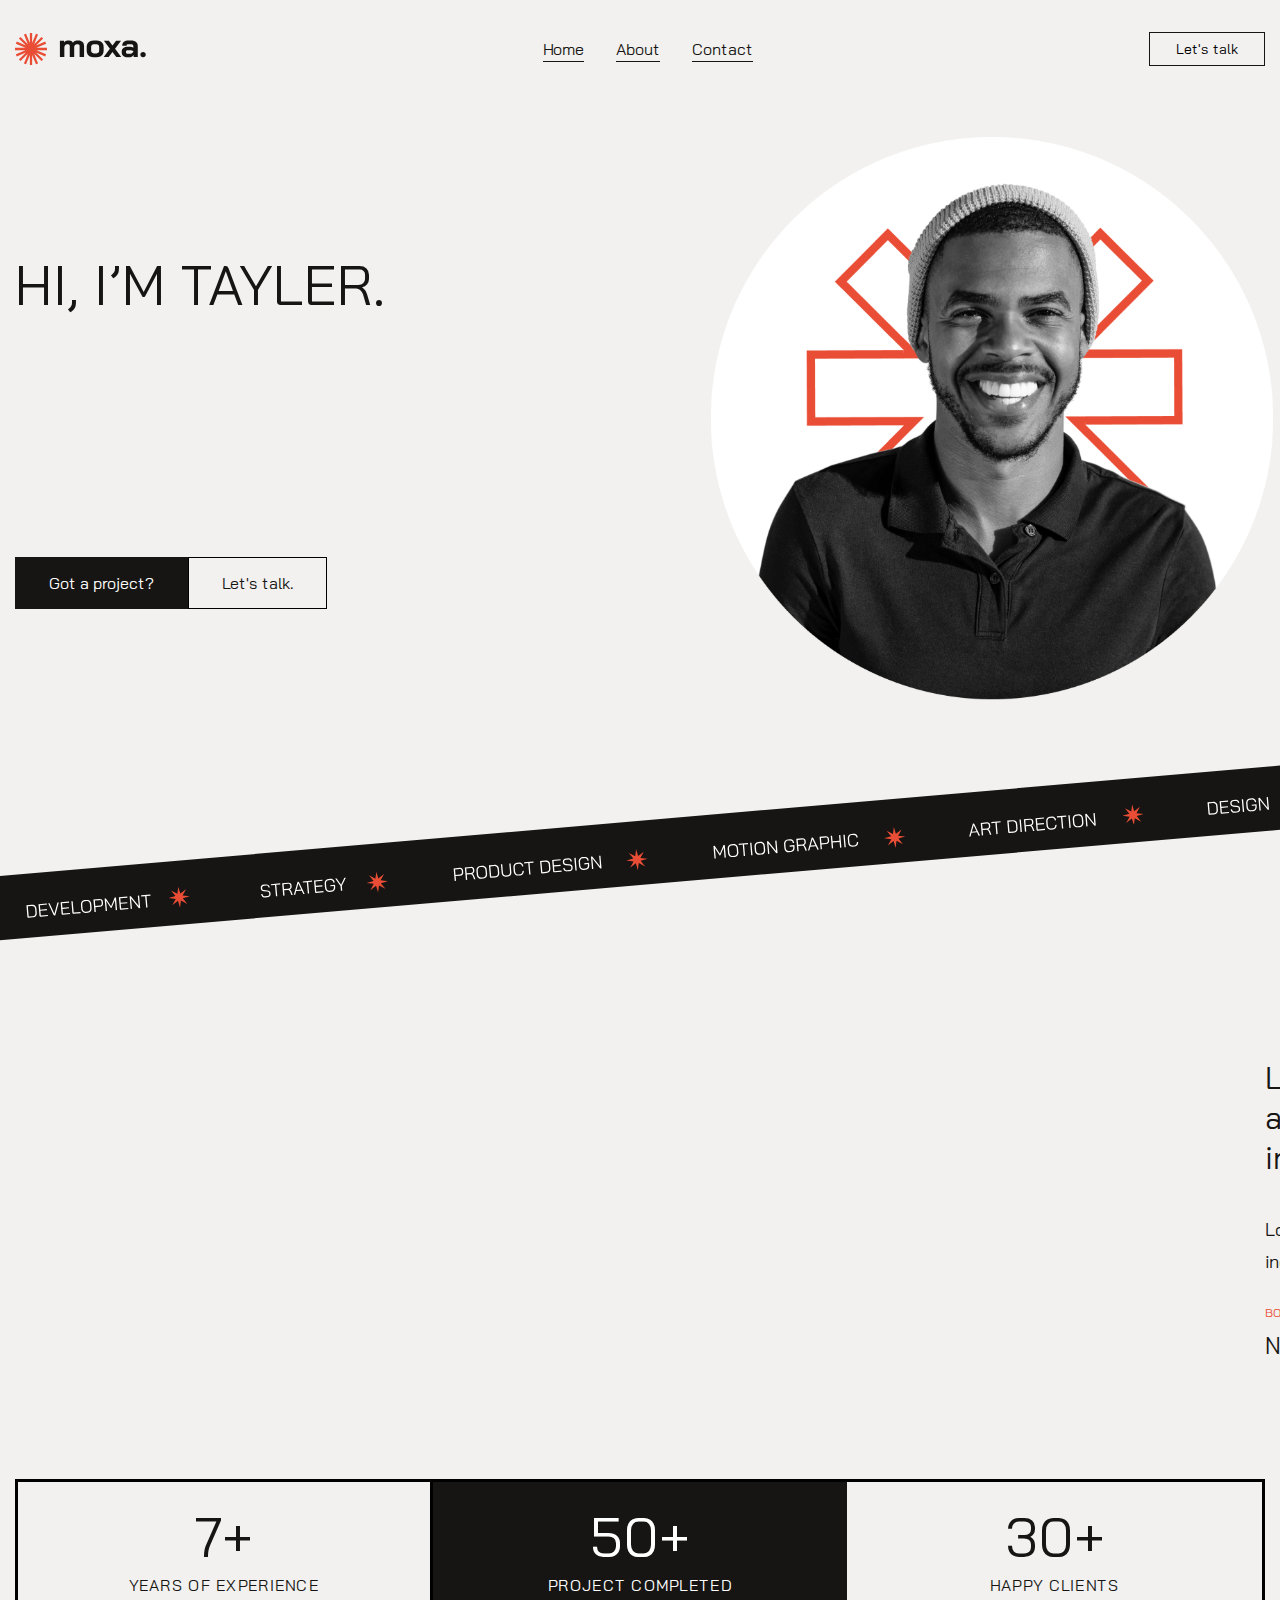
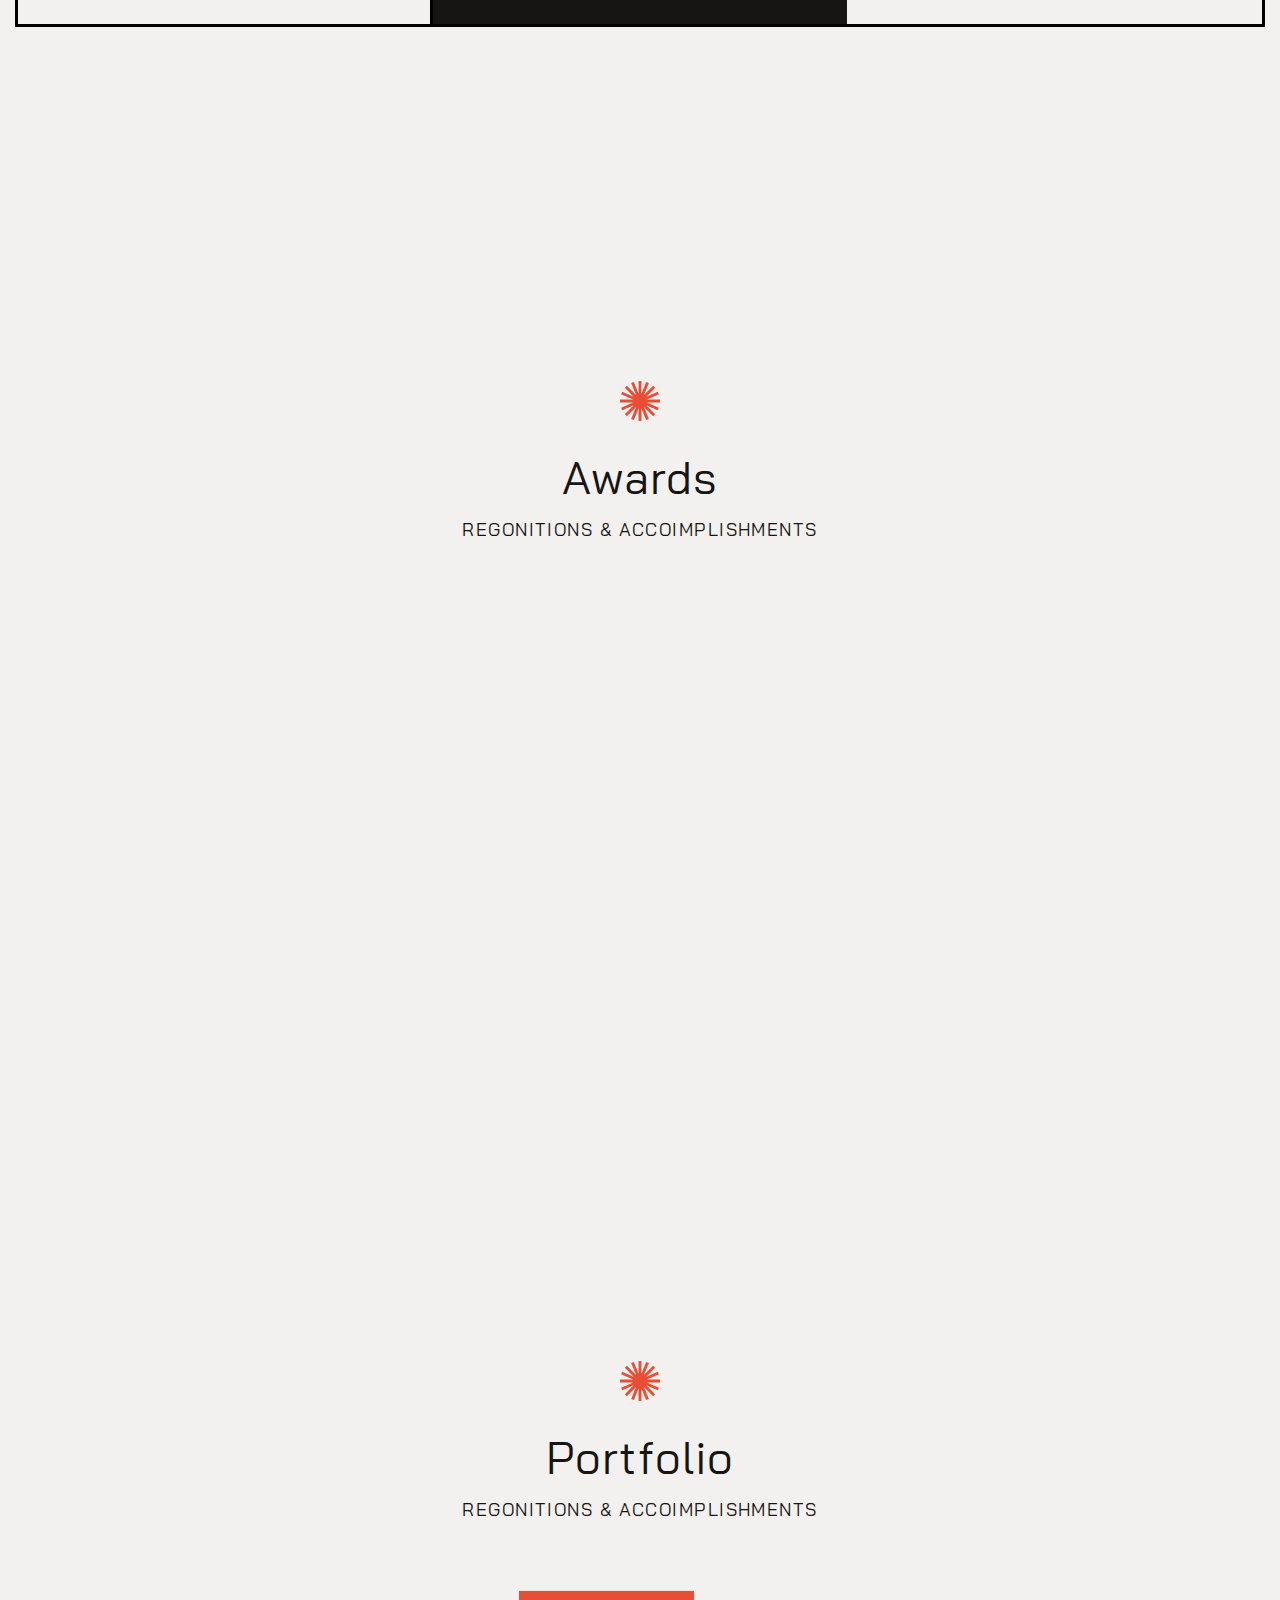
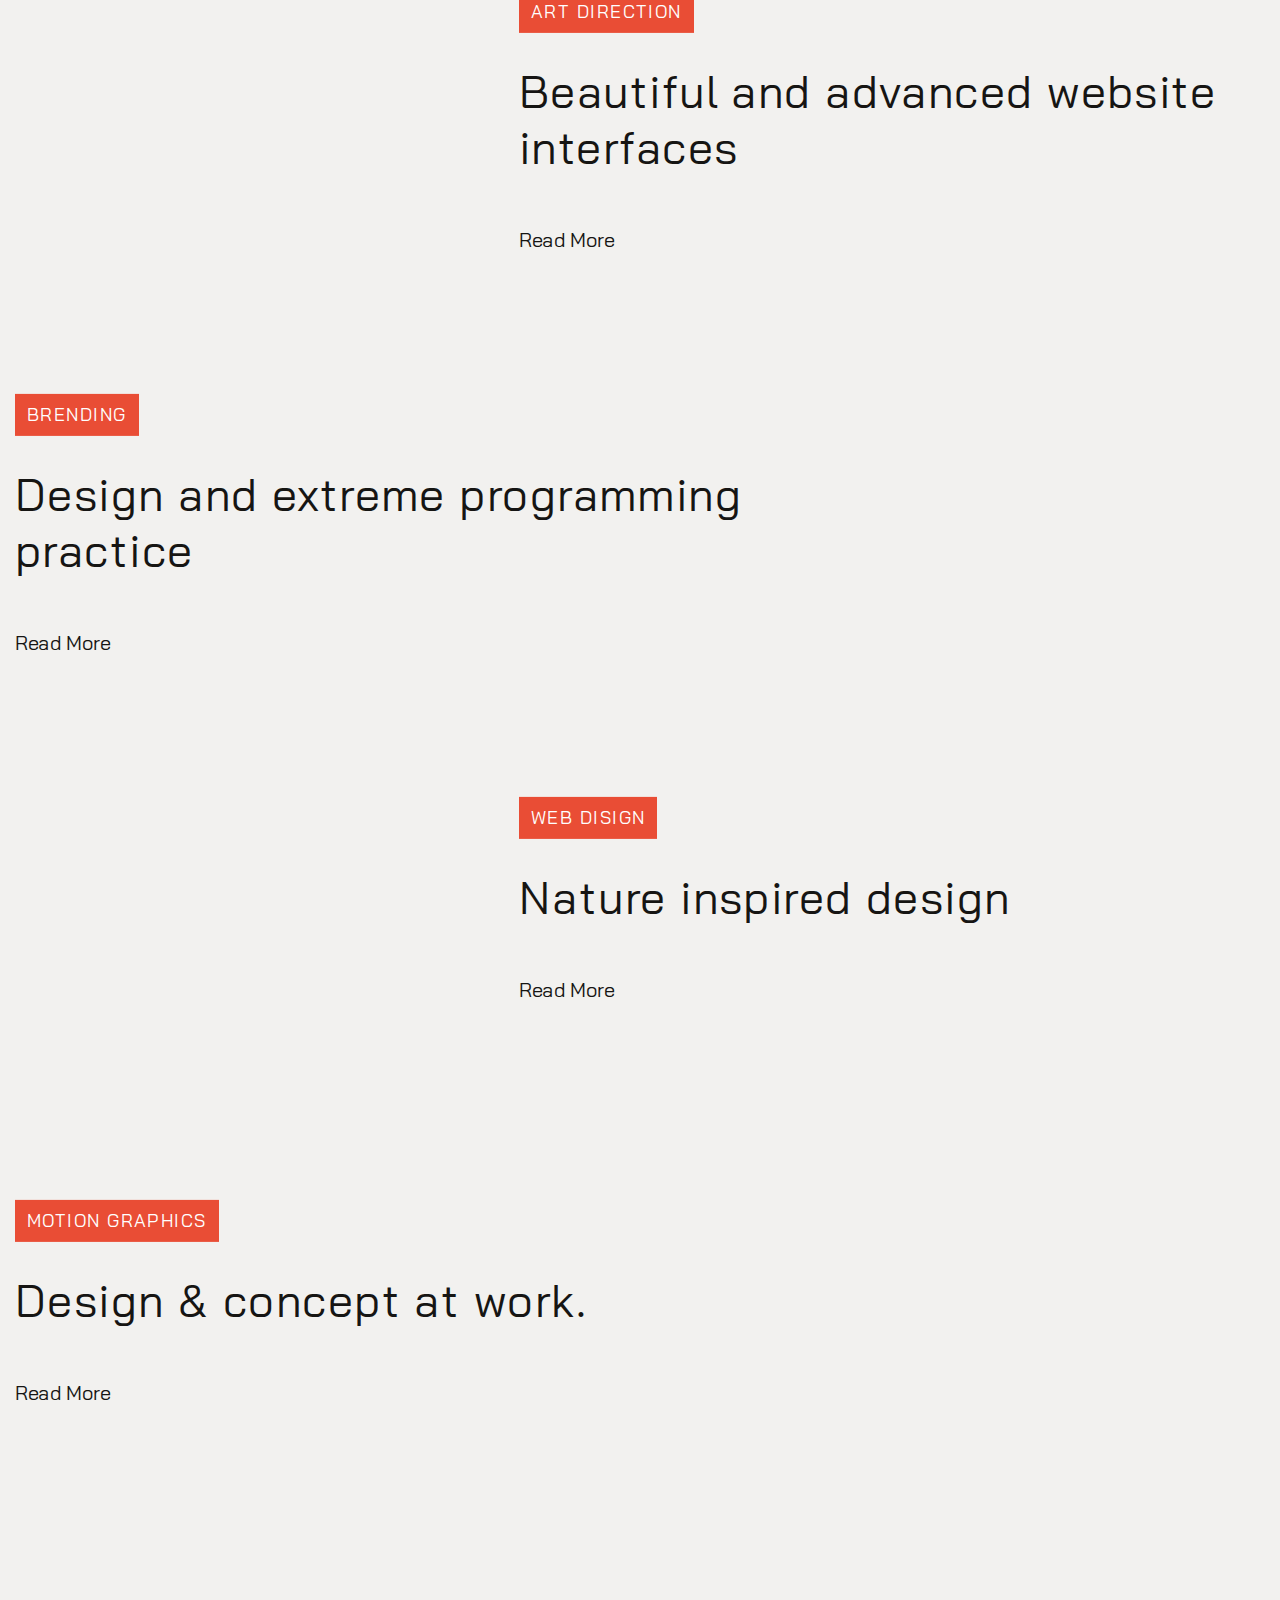
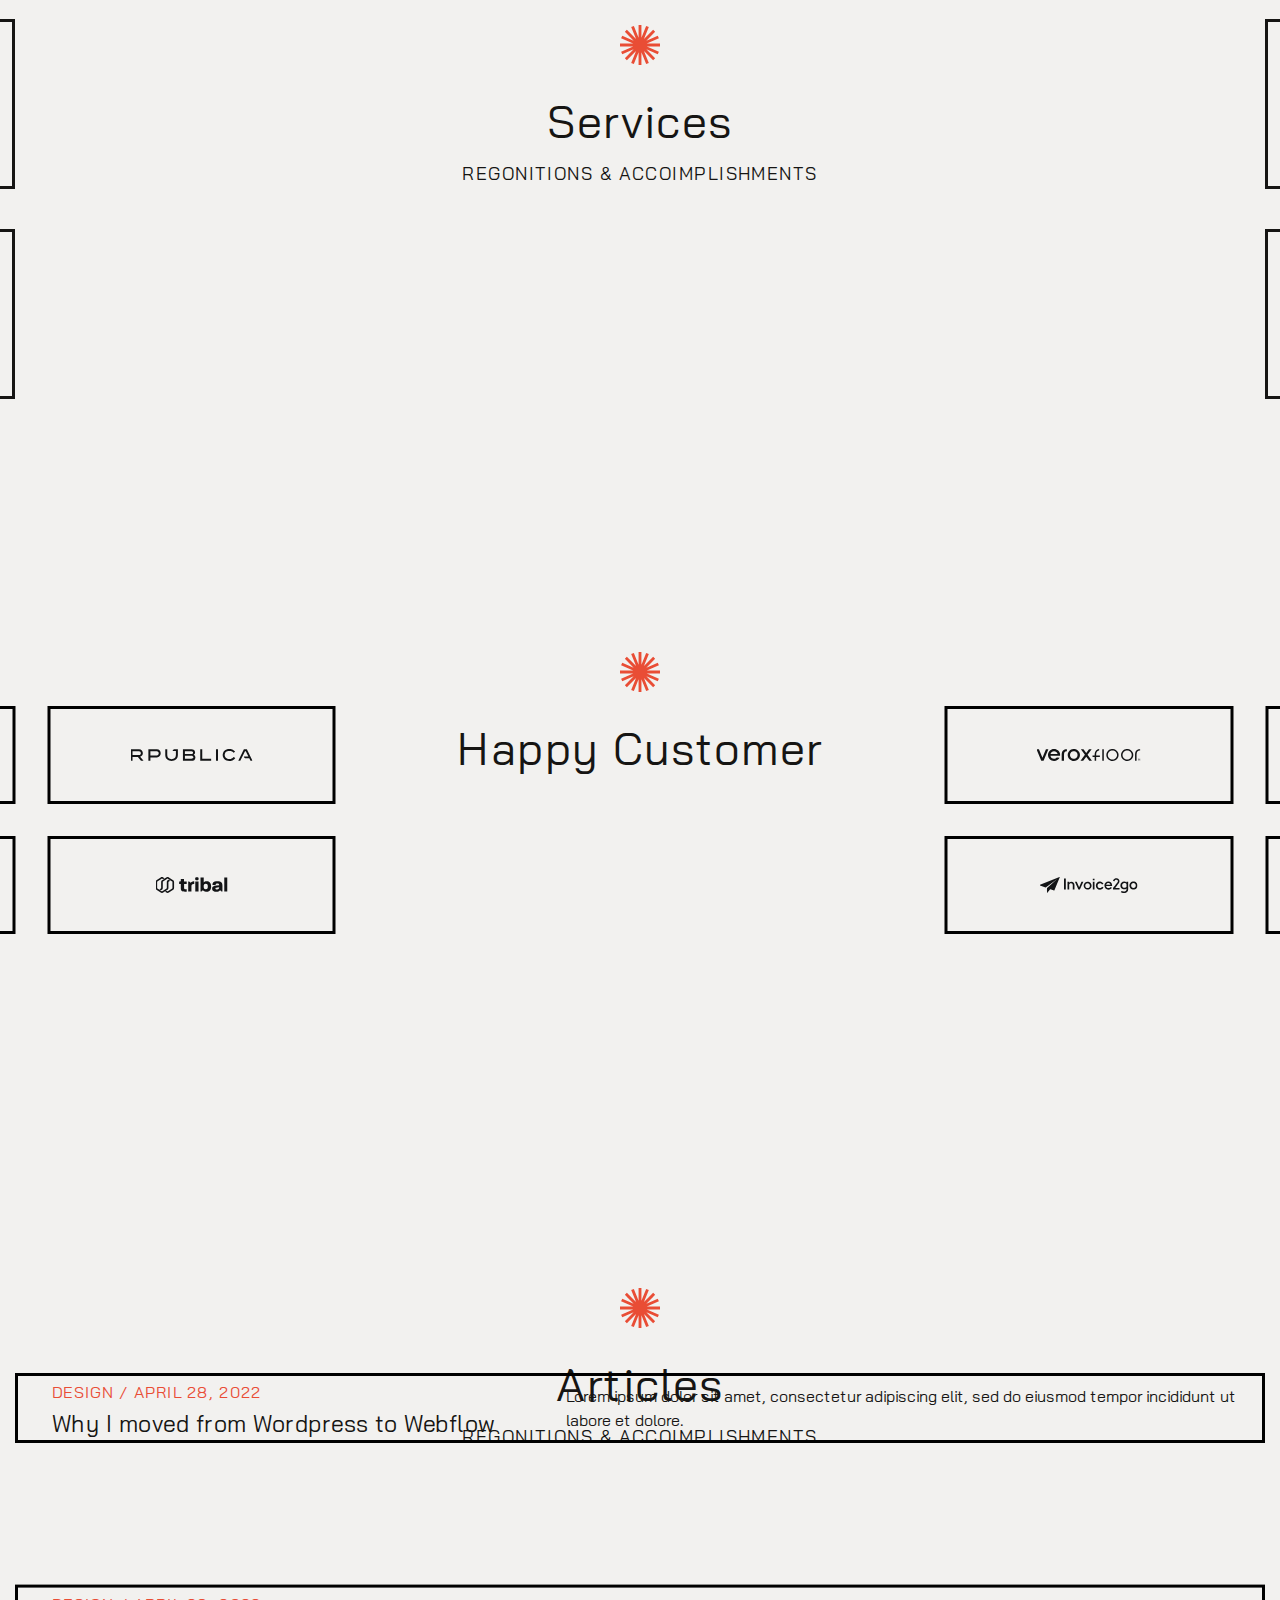
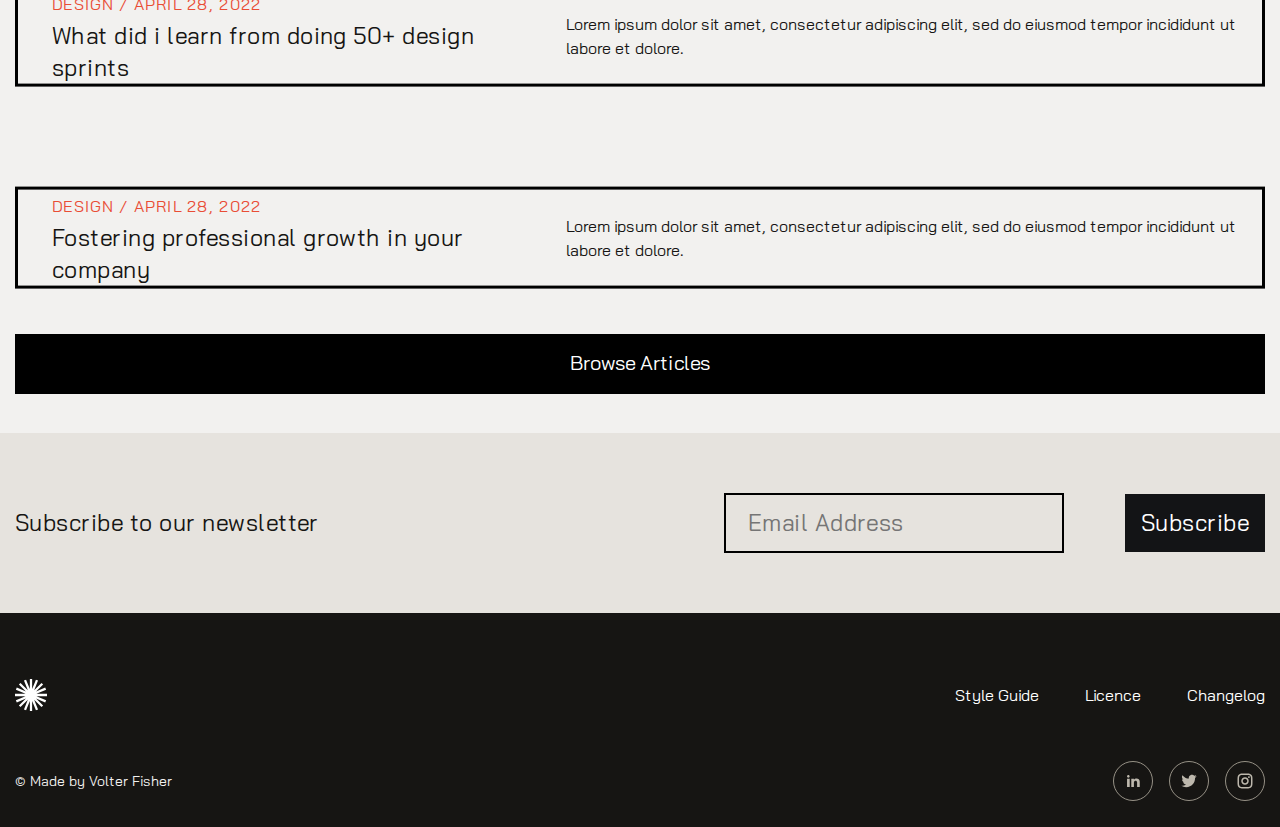
==== commit 20989321: "3" ====
--- a/home.html
+++ b/home.html
@@ -6,7 +6,7 @@
 	<meta charset="UTF-8">
 	<meta name="format-detection" content="telephone=no">
 	<!-- <style>body{opacity: 0;}</style> -->
-	<link rel="stylesheet" href="css/style.min.css?_v=20230123221539">
+	<link rel="stylesheet" href="css/style.min.css?_v=20230123235513">
 	<link rel="shortcut icon" href="favicon.ico">
 	<!-- <meta name="robots" content="noindex, nofollow"> -->
 	<meta name="viewport" content="width=device-width, initial-scale=1.0">
@@ -392,7 +392,7 @@
 </div>
  -->
 
-	<script src="js/app.min.js?_v=20230123221539"></script>
+	<script src="js/app.min.js?_v=20230123235513"></script>
 </body>
 
 </html>